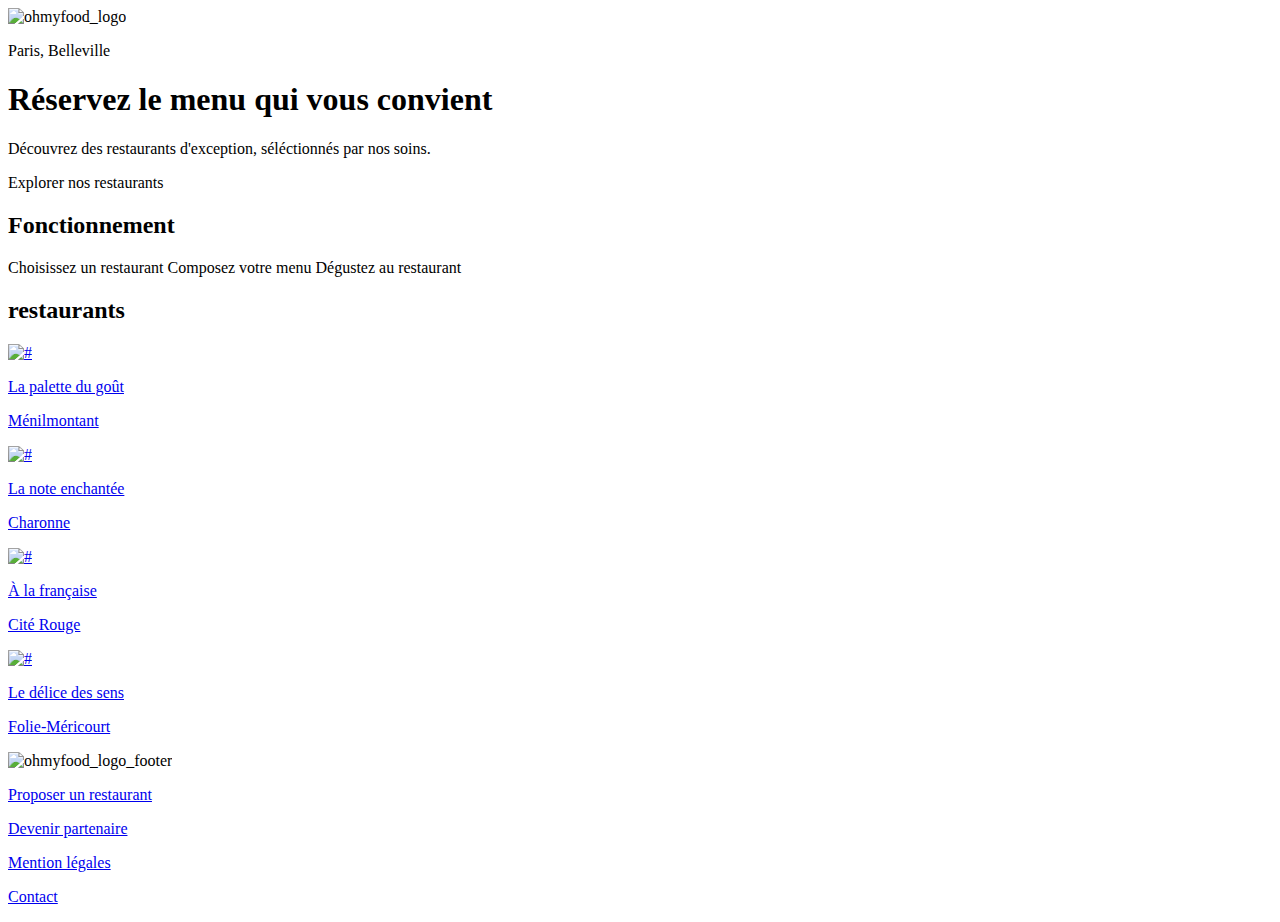
==== index.html @ 74d847ad "Add files via upload" ====
<!DOCTYPE html>
<html lang="fr">
    <head>
        <meta charset="UTF-8" />   
	    <meta name="viewport" content="width=device-width, initial-scale=1.0">
        <link rel="stylesheet" href="./assets/css/style.css" />
        <link rel="stylesheet" media="screen and (min-width: 993px)" href="./assets/css/bigscreen.css" type="text/css" />
        <link rel="stylesheet" media="screen and (min-width: 765px) and (max-width: 992px)" href="./assets/css/mediumscreen.css" type="text/css" />
        <title>ohmyfood - accueil</title>
    </head>
    <body>
        <header>
            <div class="headerimg">
                <img class="logoheader" src="assets/img/logo/ohmyfood.png" alt="ohmyfood_logo">
            </div>
            <p>Paris, Belleville</p>
	    </header>
        <main>
            <div>
                <h1>Réservez le menu qui vous convient</h1>
                <p>Découvrez des restaurants d'exception, séléctionnés par nos soins.</p>
                <span>Explorer nos restaurants</span>
            </div>
            <div>
                <h2>Fonctionnement</h2>
                <span>Choisissez un restaurant</span>
                <span>Composez votre menu</span>
                <span>Dégustez au restaurant</span>
            </div>
            <div class="blocrestaurants">
                <div>
                    <h2>restaurants</h2>
                </div>
                <a href="menu_la_palette_du_gout.html"><div class="clicrestaurants">
                    <img class="indeximg" src="assets/img/restaurants/jay-wennington-N_Y88TWmGwA-unsplash.jpg" alt="#">
                    <p>La palette du goût</p>
                    <p>Ménilmontant</p>
                </div></a>
                <a href="menu_la_note_enchantee.html"><div class="clicrestaurants">
                    <img class="indeximg" src="assets/img/restaurants/stil-u2Lp8tXIcjw-unsplash.jpg" alt="#">
                    <p>La note enchantée</p>
                    <p>Charonne</p>
                </div></a>
                <a href="menu_a_la_française.html"><div class="clicrestaurants">
                    <img class="indeximg" src="assets/img/restaurants/toa-heftiba-DQKerTsQwi0-unsplash.jpg" alt="#">
                    <p>À la française</p>
                    <p>Cité Rouge</p>
                </div></a>
                <a href="menu_le_delice_des_sens.html"><div class="clicrestaurants">
                    <img class="indeximg" src="assets/img/restaurants/louis-hansel-shotsoflouis-qNBGVyOCY8Q-unsplash.jpg" alt="#">
                    <p>Le délice des sens</p>
                    <p>Folie-Méricourt</p>
                </div></a>
            </div>
        </main>
	    <footer>
            <img class="logofooter" src="assets/img/logo/ohmyfood.png" alt="ohmyfood_logo_footer">
            <a href="#"><p>Proposer un restaurant</p></a>
            <a href="#"><p>Devenir partenaire</p></a>
            <a href="#"><p>Mention légales</p></a>
            <a href="#"><p>Contact</p></a>
	    </footer>
    </body>
</html>
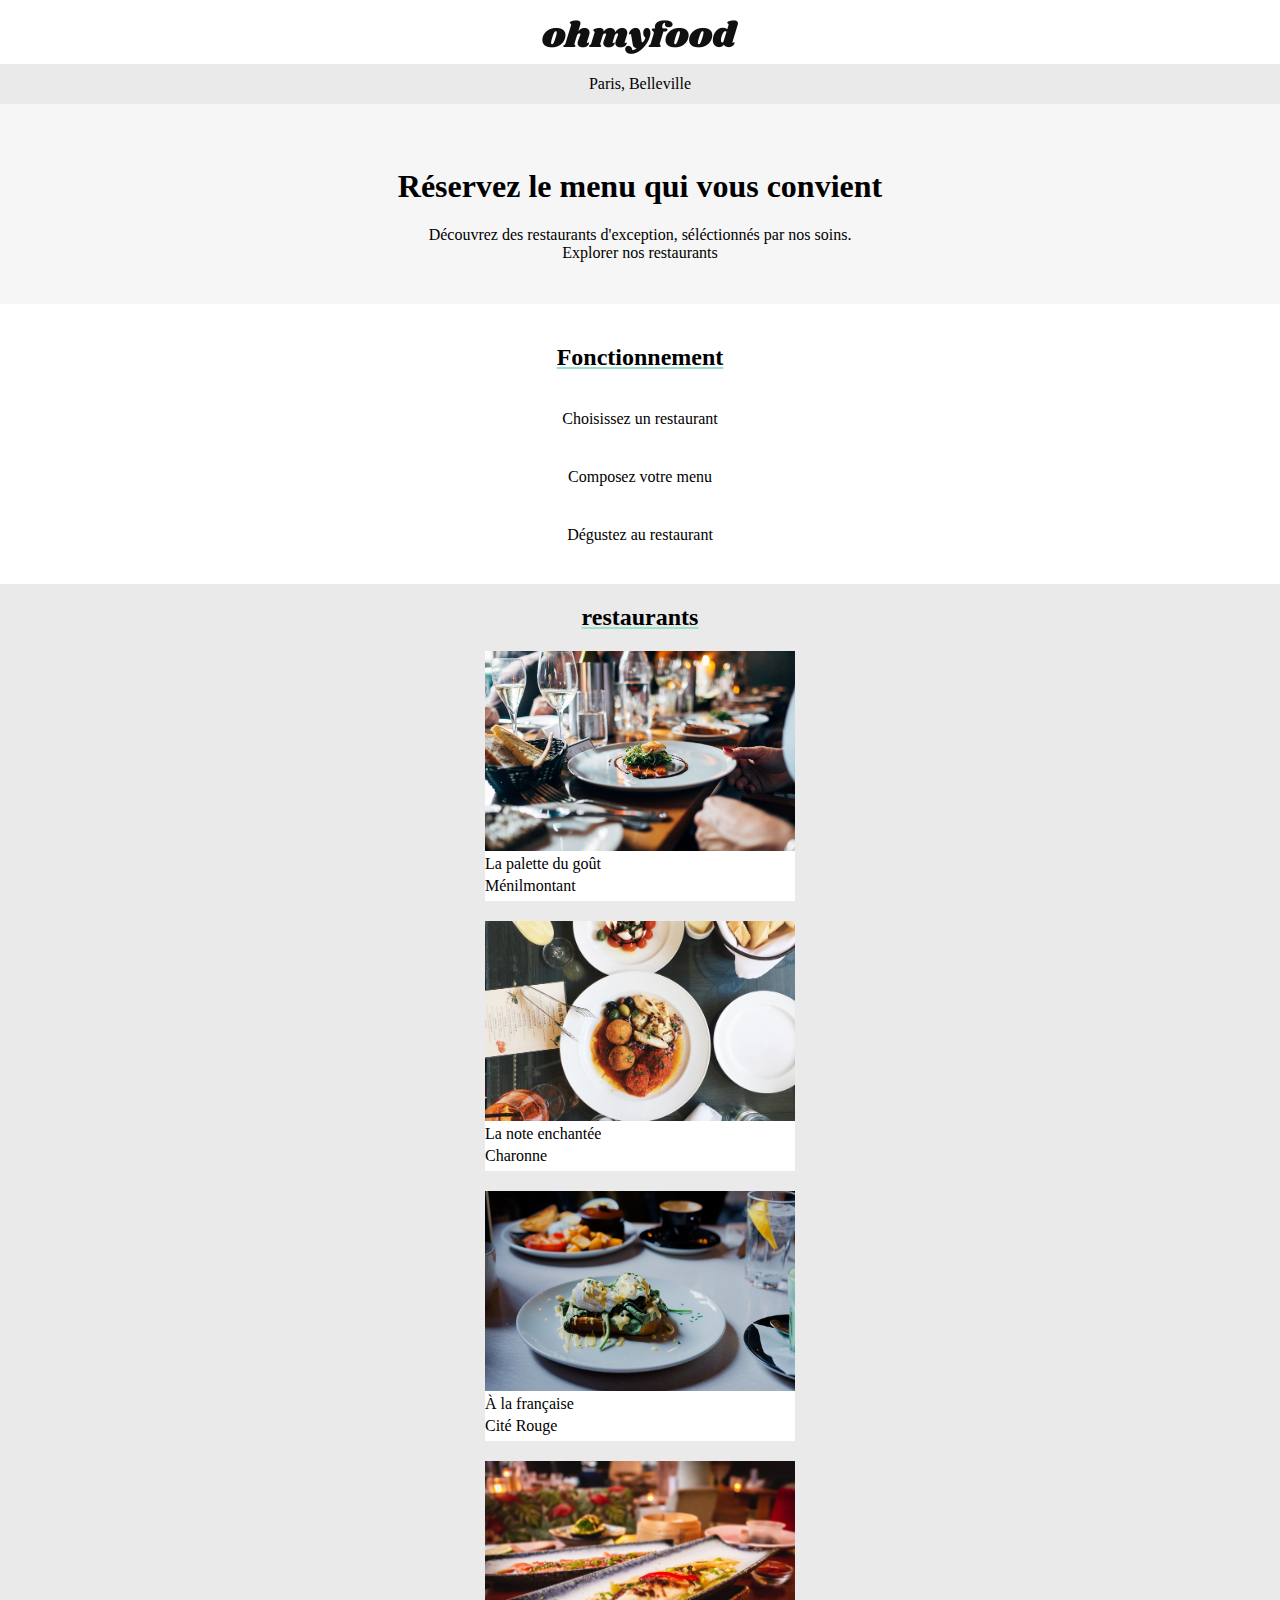
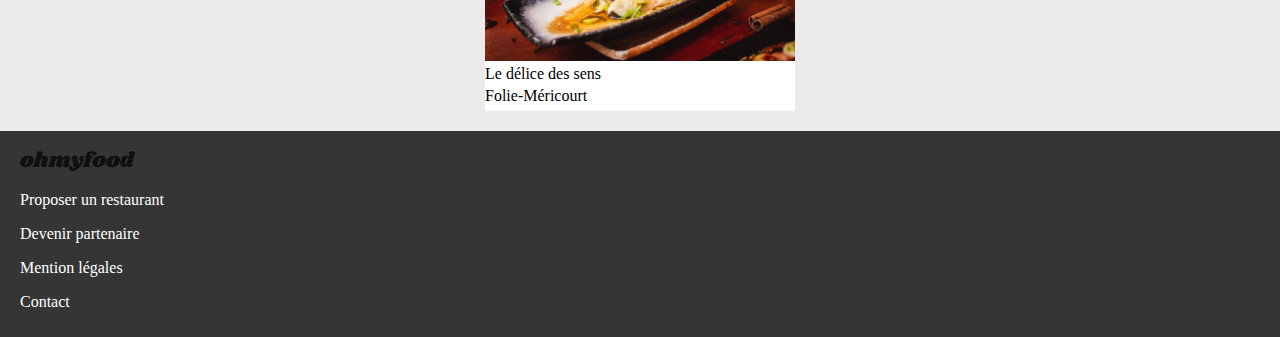
==== commit c4cfc4fd: "dev en cours" ====
--- a/index.html
+++ b/index.html
@@ -13,15 +13,17 @@
             <div class="headerimg">
                 <img class="logoheader" src="assets/img/logo/ohmyfood.png" alt="ohmyfood_logo">
             </div>
-            <p>Paris, Belleville</p>
+            <div class="header_lieu">
+            <span>Paris, Belleville</span>
+            </div>
 	    </header>
         <main>
-            <div>
+            <div class="container_info">
                 <h1>Réservez le menu qui vous convient</h1>
-                <p>Découvrez des restaurants d'exception, séléctionnés par nos soins.</p>
+                <span>Découvrez des restaurants d'exception, séléctionnés par nos soins.</span>
                 <span>Explorer nos restaurants</span>
             </div>
-            <div>
+            <div class="container_fonctionnement">
                 <h2>Fonctionnement</h2>
                 <span>Choisissez un restaurant</span>
                 <span>Composez votre menu</span>
@@ -33,23 +35,23 @@
                 </div>
                 <a href="menu_la_palette_du_gout.html"><div class="clicrestaurants">
                     <img class="indeximg" src="assets/img/restaurants/jay-wennington-N_Y88TWmGwA-unsplash.jpg" alt="#">
-                    <p>La palette du goût</p>
-                    <p>Ménilmontant</p>
+                    <span>La palette du goût</span>
+                    <span>Ménilmontant</span>
                 </div></a>
                 <a href="menu_la_note_enchantee.html"><div class="clicrestaurants">
                     <img class="indeximg" src="assets/img/restaurants/stil-u2Lp8tXIcjw-unsplash.jpg" alt="#">
-                    <p>La note enchantée</p>
-                    <p>Charonne</p>
+                    <span>La note enchantée</span>
+                    <span>Charonne</span>
                 </div></a>
                 <a href="menu_a_la_française.html"><div class="clicrestaurants">
                     <img class="indeximg" src="assets/img/restaurants/toa-heftiba-DQKerTsQwi0-unsplash.jpg" alt="#">
-                    <p>À la française</p>
-                    <p>Cité Rouge</p>
+                    <span>À la française</span>
+                    <span>Cité Rouge</span>
                 </div></a>
                 <a href="menu_le_delice_des_sens.html"><div class="clicrestaurants">
                     <img class="indeximg" src="assets/img/restaurants/louis-hansel-shotsoflouis-qNBGVyOCY8Q-unsplash.jpg" alt="#">
-                    <p>Le délice des sens</p>
-                    <p>Folie-Méricourt</p>
+                    <span>Le délice des sens</span>
+                    <span>Folie-Méricourt</span>
                 </div></a>
             </div>
         </main>
--- a/assets/css/style.css
+++ b/assets/css/style.css
@@ -0,0 +1,186 @@
+body {
+  margin: 0;
+}
+
+a {
+  text-decoration: none;
+  color: #000000;
+}
+
+.logoheader {
+  height: 34px;
+  width: auto;
+}
+
+header a {
+  position: absolute;
+  display: flex;
+  align-items: center;
+  height: 50px;
+}
+
+.container_logo {
+  justify-content: center;
+  align-items: center;
+  align-content: center;
+  display: flex;
+  height: 50px;
+  width: 100%;
+}
+
+.logo_img {
+  width: auto;
+  height: 20px;
+}
+
+.headerimg {
+  display: flex;
+  margin: 20px 0 10px 0;
+  justify-content: center;
+}
+
+.header_lieu {
+  display: flex;
+  justify-content: center;
+  background-color: #eaeaea;
+  height: 40px;
+  align-items: center;
+}
+
+.container_info {
+  display: flex;
+  flex-direction: column;
+  justify-content: center;
+  text-align: center;
+  height: 200px;
+  background-color: #f6f6f6;
+}
+
+.container_fonctionnement {
+  display: flex;
+  flex-direction: column;
+  justify-content: center;
+  text-align: center;
+  height: 280px;
+}
+
+.container_fonctionnement span {
+  margin: 20px 0 20px 0;
+}
+
+.background_main {
+  background-color: #f6f6f6;
+}
+
+.img_principal {
+  height: 200px;
+  width: 100%;
+  object-fit: cover;
+}
+
+h2 {
+  text-decoration: underline;
+  text-decoration-color: #99E2D0;
+}
+
+.blocrestaurants {
+  display: flex;
+  flex-direction: column;
+  align-items: center;
+  background-color: #eaeaea;
+  width: 100%;
+}
+.blocrestaurants a {
+  text-decoration: none;
+  color: #000000;
+}
+
+.clicrestaurants {
+  display: flex;
+  flex-direction: column;
+  height: 250px;
+  margin-bottom: 20px;
+  width: 100%;
+  background-color: #ffff;
+}
+.clicrestaurants span {
+  margin-top: 4px;
+}
+
+.indeximg {
+  display: flex;
+  height: 200px;
+  width: 310px;
+  object-fit: cover;
+  justify-content: center;
+}
+
+.container_repas {
+  width: 90%;
+  display: flex;
+  flex-direction: column;
+  justify-content: center;
+  margin: 0 5% 0 5%;
+}
+
+.btn_repas {
+  height: 70px;
+  width: 99%;
+  margin: 10px 0 10px 0;
+  display: flex;
+  flex-direction: column;
+  border-color: #000000;
+  border-style: solid;
+  border-width: 2px;
+  border-radius: 15px;
+  background-color: #ffff;
+}
+.btn_repas span {
+  margin: 4px 0 0 8px;
+}
+
+.container_btn {
+  justify-content: center;
+  align-content: center;
+  align-items: center;
+  display: flex;
+  background-color: #f6f6f6;
+}
+
+.btn_commander {
+  display: flex;
+  margin: 40px 0 40px 0;
+  justify-content: center;
+  align-content: center;
+  align-items: center;
+  border-color: #000000;
+  border-style: solid;
+  border-width: 2px;
+  height: 36px;
+  width: 140px;
+  background-color: #9356DC;
+  border-radius: 60px;
+}
+
+.btn_commander span {
+  color: #ffff;
+}
+
+footer {
+  background-color: #353535;
+  padding-bottom: 10px;
+  padding-left: 20px;
+}
+
+.logofooter {
+  height: 20px;
+  width: auto;
+  margin: 20px 0 0 0;
+}
+
+footer a {
+  text-decoration: none;
+  color: #ffff;
+}
+
+/*# sourceMappingURL=style.css.map */
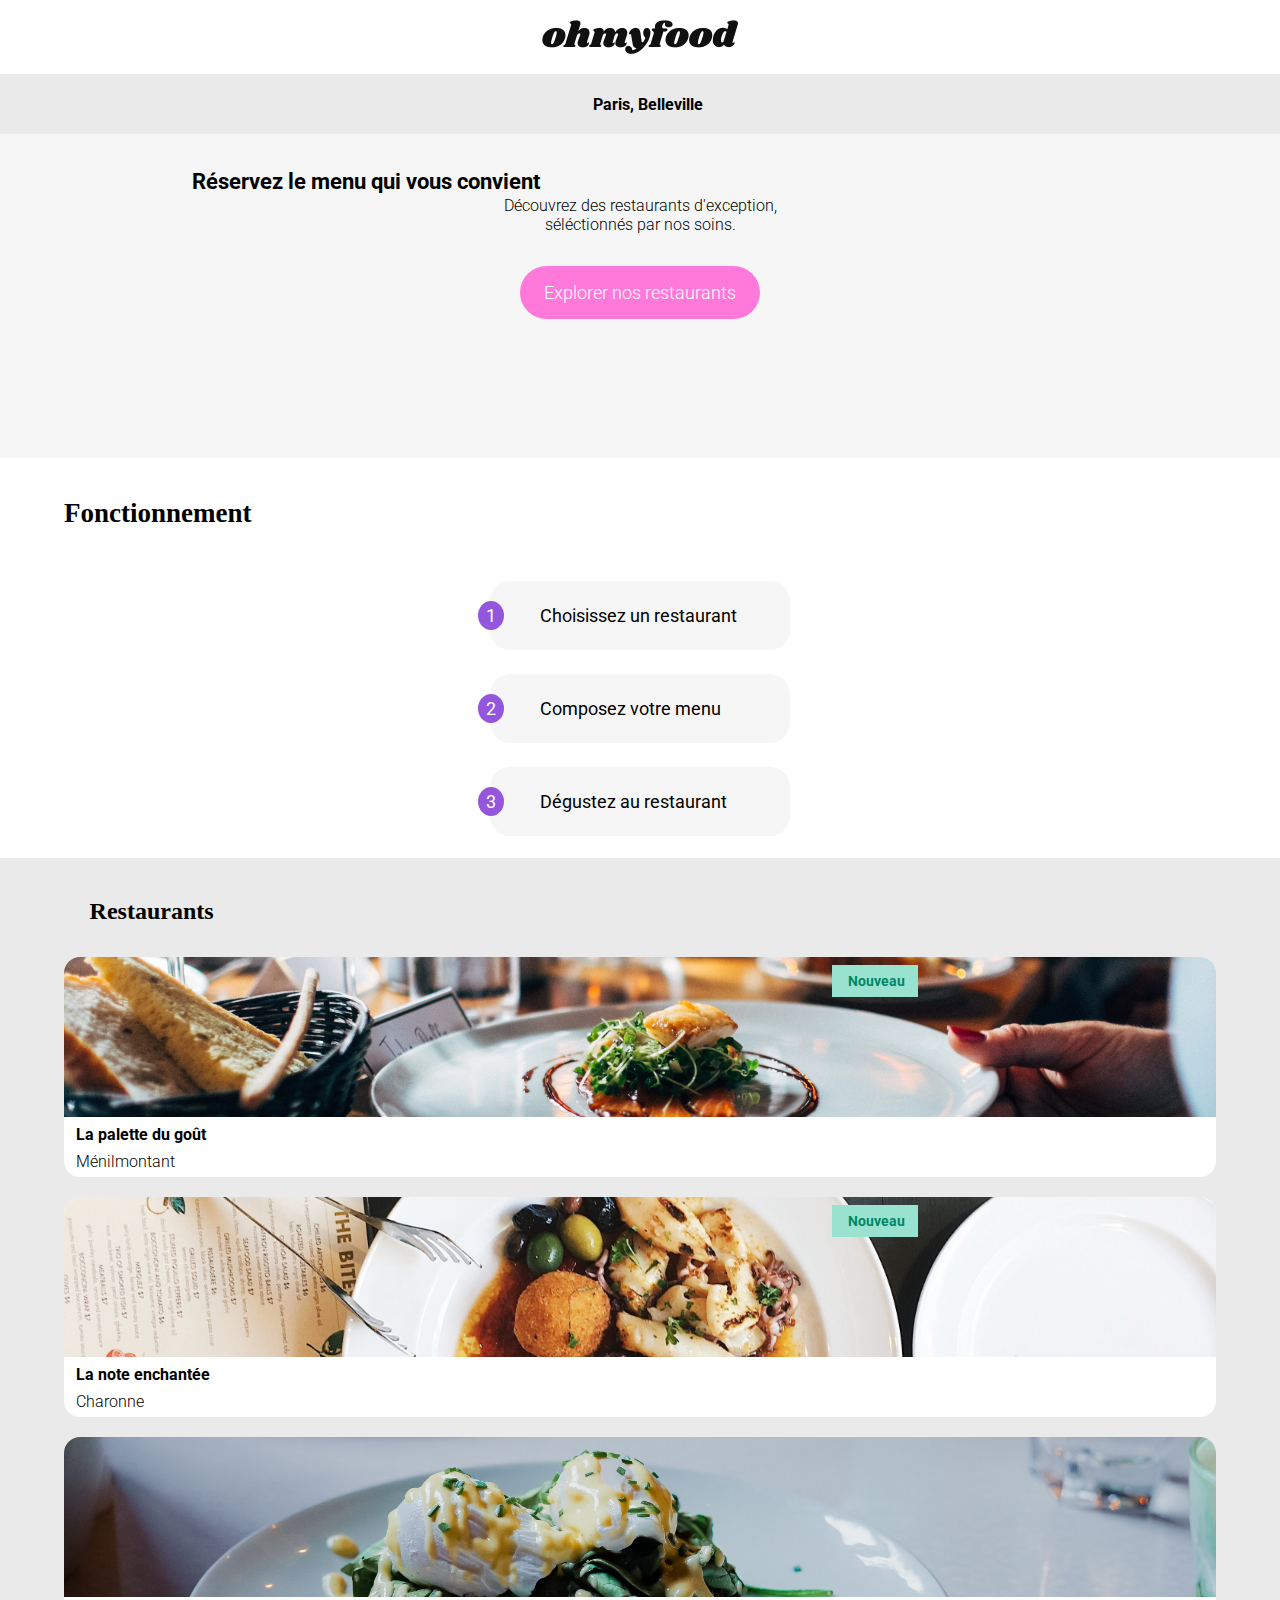
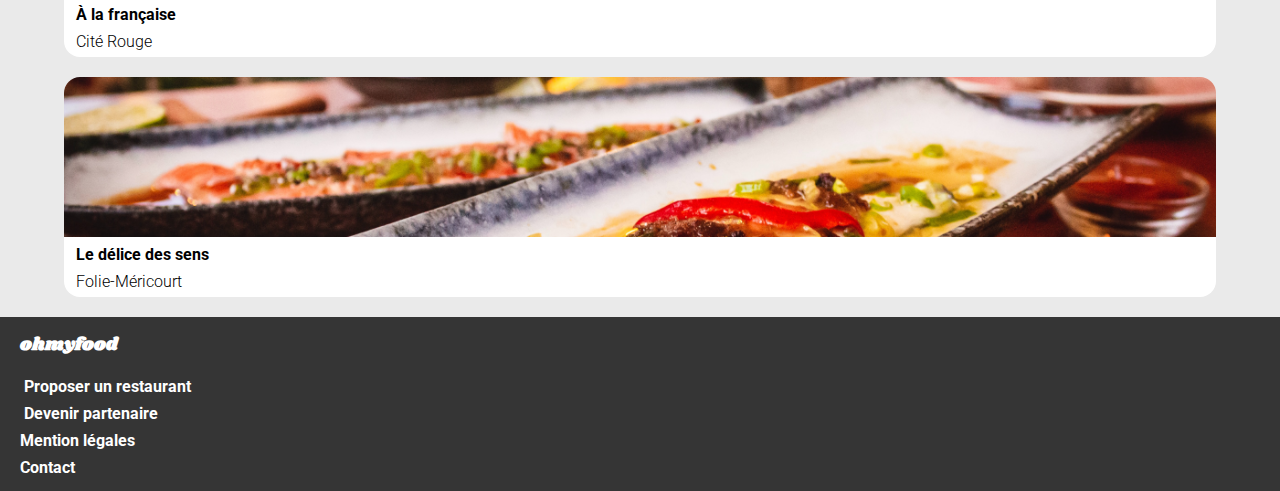
==== commit ce4d985a: "Amélioration" ====
--- a/index.html
+++ b/index.html
@@ -7,6 +7,9 @@
         <link rel="stylesheet" media="screen and (min-width: 993px)" href="./assets/css/bigscreen.css" type="text/css" />
         <link rel="stylesheet" media="screen and (min-width: 765px) and (max-width: 992px)" href="./assets/css/mediumscreen.css" type="text/css" />
         <title>ohmyfood - accueil</title>
+        <link href="https://kit-free.fontawesome.com/releases/latest/css/free-v4-shims.min.css" media="all" rel="stylesheet">
+        <link href="https://kit-free.fontawesome.com/releases/latest/css/free-v4-font-face.min.css" media="all" rel="stylesheet">
+        <link href="https://kit-free.fontawesome.com/releases/latest/css/free.min.css" media="all" rel="stylesheet">
     </head>
     <body>
         <header>
@@ -14,53 +17,75 @@
                 <img class="logoheader" src="assets/img/logo/ohmyfood.png" alt="ohmyfood_logo">
             </div>
             <div class="header_lieu">
-            <span>Paris, Belleville</span>
+                <i class="fas fa-map-marker-alt"></i><span class="bold">Paris, Belleville</span>
             </div>
 	    </header>
         <main>
             <div class="container_info">
-                <h1>Réservez le menu qui vous convient</h1>
-                <span>Découvrez des restaurants d'exception, séléctionnés par nos soins.</span>
-                <span>Explorer nos restaurants</span>
+                <div class="container_info_taille">
+                    <div class="h1_placement">
+                        <h1>Réservez le menu qui vous convient</h1>
+                    </div>
+                    <span class="container_info_text">Découvrez des restaurants d'exception,<br/> séléctionnés par nos soins.</span>
+                    <div class="container_info_btn">
+                        <span>Explorer nos restaurants</span>
+                    </div>
+                </div>
             </div>
             <div class="container_fonctionnement">
-                <h2>Fonctionnement</h2>
-                <span>Choisissez un restaurant</span>
-                <span>Composez votre menu</span>
-                <span>Dégustez au restaurant</span>
+                <div class="container_fonctionnement_taille">
+                    <div class="container_fonctionnement_titre">
+                        <h2>Fonctionnement</h2>
+                    </div>
+                    <div class="container_fonctionnement_btn"> 
+                        <a href="#"><div class="fonctionnement_size">
+                            <span><span id="number1">1</span><i class="fas fa-mobile-alt"></i> Choisissez un restaurant</span>
+                        </div></a>
+                        <a href="#"><div class="fonctionnement_size">
+                            <span><span id="number2">2</span><i class="fas fa-list-ul"></i> Composez votre menu </span>
+                        </div></a>
+                        <a href="#"><div class="fonctionnement_size">
+                            <span><span id="number3">3</span><i class="fas fa-store"></i> Dégustez au restaurant</span>
+                        </div></a>
+                    </div>    
+                </div>
             </div>
-            <div class="blocrestaurants">
-                <div>
-                    <h2>restaurants</h2>
+            <div class="container_restaurants">
+                <div class="container_restaurants_titre">
+                    <h2>Restaurants</h2>
                 </div>
-                <a href="menu_la_palette_du_gout.html"><div class="clicrestaurants">
-                    <img class="indeximg" src="assets/img/restaurants/jay-wennington-N_Y88TWmGwA-unsplash.jpg" alt="#">
-                    <span>La palette du goût</span>
-                    <span>Ménilmontant</span>
-                </div></a>
-                <a href="menu_la_note_enchantee.html"><div class="clicrestaurants">
-                    <img class="indeximg" src="assets/img/restaurants/stil-u2Lp8tXIcjw-unsplash.jpg" alt="#">
-                    <span>La note enchantée</span>
-                    <span>Charonne</span>
-                </div></a>
-                <a href="menu_a_la_française.html"><div class="clicrestaurants">
-                    <img class="indeximg" src="assets/img/restaurants/toa-heftiba-DQKerTsQwi0-unsplash.jpg" alt="#">
-                    <span>À la française</span>
-                    <span>Cité Rouge</span>
-                </div></a>
-                <a href="menu_le_delice_des_sens.html"><div class="clicrestaurants">
-                    <img class="indeximg" src="assets/img/restaurants/louis-hansel-shotsoflouis-qNBGVyOCY8Q-unsplash.jpg" alt="#">
-                    <span>Le délice des sens</span>
-                    <span>Folie-Méricourt</span>
-                </div></a>
+                <div class="Container_restaurants_liste">
+                    <a href="menu_la_palette_du_gout.html"><div class="clicrestaurants">
+                        <img class="indeximg" src="assets/img/restaurants/jay-wennington-N_Y88TWmGwA-unsplash.jpg" alt="#">
+                        <span class="btn_nouveau bold">Nouveau</span>
+                        <span class="margin_clic bold">La palette du goût<i class="far fa-heart coeur1"></i></span>
+                        <span class="margin_clic">Ménilmontant</span>
+                    </div></a>
+                    <a href="menu_la_note_enchantee.html"><div class="clicrestaurants">
+                        <img class="indeximg" src="assets/img/restaurants/stil-u2Lp8tXIcjw-unsplash.jpg" alt="#">
+                        <span class="btn_nouveau bold">Nouveau</span>
+                        <span class="margin_clic bold">La note enchantée<i class="far fa-heart coeur2"></i></span>
+                        <span class="margin_clic">Charonne</span>
+                    </div></a>
+                    <a href="menu_a_la_française.html"><div class="clicrestaurants">
+                        <img class="indeximg" src="assets/img/restaurants/toa-heftiba-DQKerTsQwi0-unsplash.jpg" alt="#">
+                        <span class="margin_clic bold">À la française<i class="far fa-heart coeur3"></i></span>
+                        <span class="margin_clic">Cité Rouge</span>
+                    </div></a>
+                    <a href="menu_le_delice_des_sens.html"><div class="clicrestaurants">
+                        <img class="indeximg" src="assets/img/restaurants/louis-hansel-shotsoflouis-qNBGVyOCY8Q-unsplash.jpg" alt="#">
+                        <span class="margin_clic bold">Le délice des sens<i class="far fa-heart coeur2"></i></span>
+                        <span class="margin_clic">Folie-Méricourt</span>
+                    </div></a>
+                </div>    
             </div>
         </main>
 	    <footer>
-            <img class="logofooter" src="assets/img/logo/ohmyfood.png" alt="ohmyfood_logo_footer">
-            <a href="#"><p>Proposer un restaurant</p></a>
-            <a href="#"><p>Devenir partenaire</p></a>
-            <a href="#"><p>Mention légales</p></a>
-            <a href="#"><p>Contact</p></a>
+            <h2>ohmyfood</h2>
+            <a href="#"><i class="fas fa-utensils"></i><span class="bold footer"> Proposer un restaurant</span></a>
+            <a href="#"><i class="fas fa-hands-helping"></i><span class="bold"> Devenir partenaire</span></a>
+            <a href="#"><span class="bold">Mention légales</span></a>
+            <a href="#"><span class="bold">Contact</span></a>
 	    </footer>
     </body>
 </html>--- a/assets/css/style.css
+++ b/assets/css/style.css
@@ -1,3 +1,18 @@
+@import url("https://fonts.googleapis.com/css2?family=Roboto:wght@300;400&family=Shrikhand&display=swap");
+h1 {
+  font-family: Shrikhand;
+  font-size: 24px;
+}
+
+span {
+  font-family: Roboto;
+  font-weight: 300;
+}
+
+header {
+  background-color: #ffff;
+}
+
 body {
   margin: 0;
 }
@@ -35,7 +50,7 @@
 
 .headerimg {
   display: flex;
-  margin: 20px 0 10px 0;
+  margin: 20px 0 20px 0;
   justify-content: center;
 }
 
@@ -43,29 +58,115 @@
   display: flex;
   justify-content: center;
   background-color: #eaeaea;
-  height: 40px;
-  align-items: center;
+  height: 60px;
+  align-items: center;
+}
+.header_lieu i {
+  padding-right: 16px;
 }
 
 .container_info {
   display: flex;
-  flex-direction: column;
-  justify-content: center;
+  justify-content: center;
+  height: 324px;
+  background-color: #f6f6f6;
+}
+.container_info_taille {
+  width: 100%;
+  display: flex;
+  flex-direction: column;
   text-align: center;
-  height: 200px;
-  background-color: #f6f6f6;
+}
+.container_info_taille h1 {
+  font-size: 22px;
+  display: flex;
+  width: 70%;
+  font-family: roboto;
+}
+.container_info .h1_placement {
+  display: flex;
+  width: 100%;
+  justify-content: center;
+  margin-top: 20px;
+}
+.container_info_text {
+  font-size: 16px;
+  margin-top: -12px;
+}
+.container_info_btn {
+  margin-top: 48px;
+  font-size: 18px;
+}
+.container_info_btn span {
+  background-color: #FF79DA;
+  padding: 16px 24px 16px 24px;
+  border-radius: 40px;
+  color: #ffff;
 }
 
 .container_fonctionnement {
   display: flex;
   flex-direction: column;
-  justify-content: center;
-  text-align: center;
-  height: 280px;
-}
-
+  height: 400px;
+}
 .container_fonctionnement span {
-  margin: 20px 0 20px 0;
+  margin: 0 20px 0 20px;
+  padding: 24px 0 24px;
+  background-color: #f6f6f6;
+  border-radius: 20px;
+  font-size: 18px;
+  width: 300px;
+  font-weight: 400;
+}
+.container_fonctionnement_titre {
+  margin-left: 5%;
+  margin-top: 40px;
+  margin-bottom: 40px;
+  font-size: 18px;
+}
+.container_fonctionnement_btn {
+  display: flex;
+  flex-direction: column;
+  height: 240px;
+  justify-content: space-evenly;
+  align-items: center;
+}
+.container_fonctionnement_btn a {
+  width: 100%;
+}
+
+.fonctionnement_size {
+  display: flex;
+  justify-content: center;
+  margin: 12px 0 12px 0;
+}
+
+.fonctionnement_size .fas {
+  margin-right: 12px;
+}
+
+#number1 {
+  border-radius: 100%;
+  color: #ffff;
+  background-color: #9356DC;
+  padding: 4px 8px 4px 8px;
+  margin-left: -12px;
+}
+
+#number2 {
+  border-radius: 100%;
+  color: #ffff;
+  background-color: #9356DC;
+  padding: 4px 8px 4px 8px;
+  margin-left: -12px;
+}
+
+#number3 {
+  border-radius: 100%;
+  color: #ffff;
+  background-color: #9356DC;
+  padding: 4px 8px 4px 8px;
+  margin-left: -12px;
 }
 
 .background_main {
@@ -78,41 +179,88 @@
   object-fit: cover;
 }
 
-h2 {
+.container_repas_titre {
   text-decoration: underline;
   text-decoration-color: #99E2D0;
-}
-
-.blocrestaurants {
+  font-family: roboto;
+  font-size: 18px;
+}
+
+.container_restaurants {
   display: flex;
   flex-direction: column;
   align-items: center;
   background-color: #eaeaea;
   width: 100%;
 }
-.blocrestaurants a {
+.container_restaurants a {
   text-decoration: none;
   color: #000000;
 }
+.container_restaurants_titre {
+  display: flex;
+  margin: 20px 0 12px 14%;
+  width: 100%;
+}
+
+.Container_restaurants_liste {
+  display: flex;
+  flex-direction: column;
+  width: 90%;
+}
+
+.coeur1 {
+  padding-left: 41%;
+}
+
+.coeur2 {
+  padding-left: 40%;
+}
+
+.coeur3 {
+  padding-left: 49%;
+}
+
+.btn_nouveau {
+  position: absolute;
+  background-color: #99E2D0;
+  font-size: 14px;
+  width: 70px;
+  text-align: center;
+  padding: 8px 0 8px 16px;
+  display: flex;
+  margin-left: 60%;
+  color: #008766;
+}
+
+.margin_clic {
+  margin-left: 12px;
+}
 
 .clicrestaurants {
   display: flex;
   flex-direction: column;
-  height: 250px;
+  height: 220px;
   margin-bottom: 20px;
   width: 100%;
   background-color: #ffff;
+  border-radius: 16px;
 }
 .clicrestaurants span {
-  margin-top: 4px;
+  margin-top: 8px;
+}
+.clicrestaurants i {
+  padding-top: 8px;
+  position: absolute;
 }
 
 .indeximg {
   display: flex;
-  height: 200px;
-  width: 310px;
+  height: 160px;
+  width: 100%;
   object-fit: cover;
   justify-content: center;
+  border-radius: 16px 16px 0 0;
 }
 
 .container_repas {
@@ -129,20 +277,20 @@
   margin: 10px 0 10px 0;
   display: flex;
   flex-direction: column;
-  border-color: #000000;
-  border-style: solid;
-  border-width: 2px;
   border-radius: 15px;
   background-color: #ffff;
 }
 .btn_repas span {
   margin: 4px 0 0 8px;
+  font-size: 14px;
+}
+
+.background_color {
+  background-color: #f6f6f6;
 }
 
 .container_btn {
   justify-content: center;
-  align-content: center;
-  align-items: center;
   display: flex;
   background-color: #f6f6f6;
 }
@@ -151,25 +299,53 @@
   display: flex;
   margin: 40px 0 40px 0;
   justify-content: center;
-  align-content: center;
-  align-items: center;
-  border-color: #000000;
-  border-style: solid;
-  border-width: 2px;
+  align-items: center;
   height: 36px;
   width: 140px;
   background-color: #9356DC;
   border-radius: 60px;
 }
-
 .btn_commander span {
   color: #ffff;
+}
+
+.container_titre {
+  margin: 5%;
+}
+
+.retour {
+  margin-left: 5%;
+}
+
+.bold {
+  font-weight: bold;
 }
 
 footer {
   background-color: #353535;
   padding-bottom: 10px;
   padding-left: 20px;
+  display: flex;
+  flex-direction: column;
+}
+footer a {
+  text-decoration: none;
+  color: #ffff;
+  margin: 4px 0 4px 0;
+}
+footer h2 {
+  color: #ffff;
+  font-family: Shrikhand;
+  font-size: 18px;
+}
+
+.fa-utensils {
+  margin-right: 4px;
+}
+
+.fa-hands-helping {
+  font-size: 10px;
+  margin-right: 4px;
 }
 
 .logofooter {
@@ -178,9 +354,4 @@
   margin: 20px 0 0 0;
 }
 
-footer a {
-  text-decoration: none;
-  color: #ffff;
-}
-
 /*# sourceMappingURL=style.css.map */
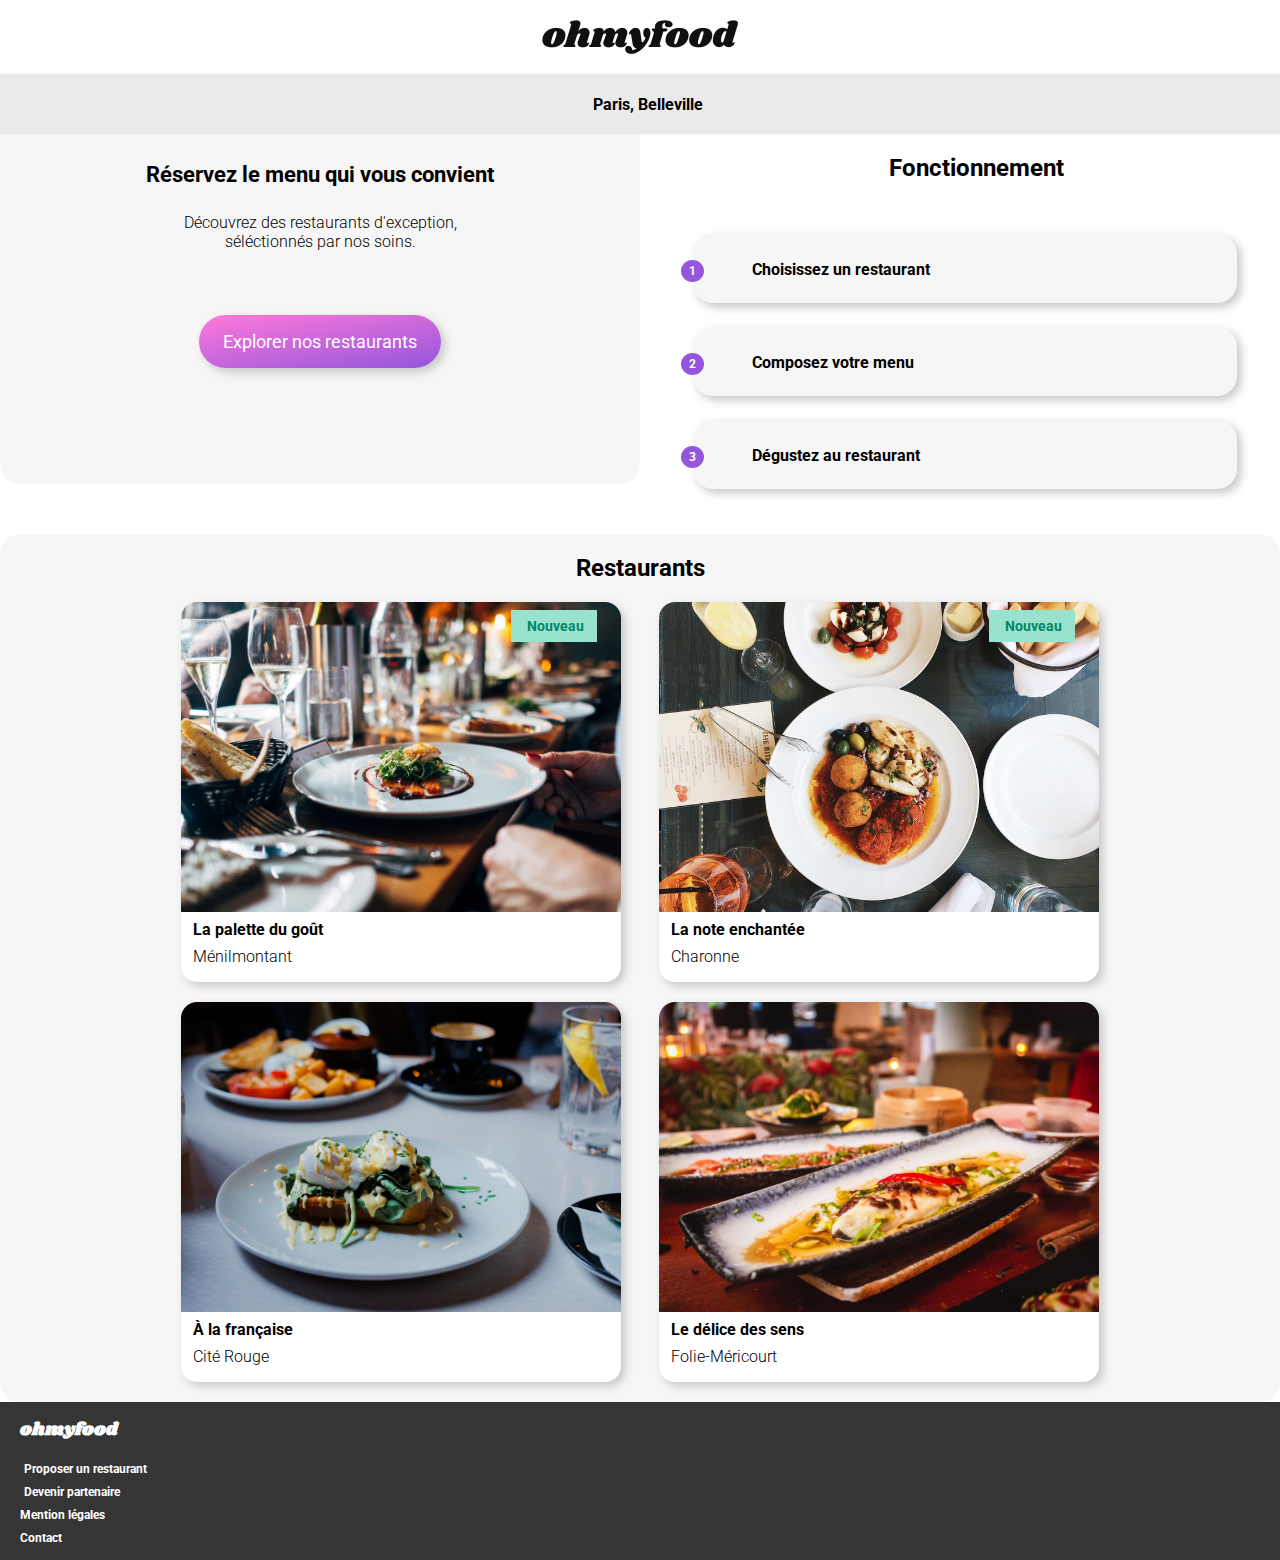
==== commit 3462fc6a: "nouveau changement" ====
--- a/index.html
+++ b/index.html
@@ -21,33 +21,35 @@
             </div>
 	    </header>
         <main>
-            <div class="container_info">
-                <div class="container_info_taille">
-                    <div class="h1_placement">
-                        <h1>Réservez le menu qui vous convient</h1>
-                    </div>
-                    <span class="container_info_text">Découvrez des restaurants d'exception,<br/> séléctionnés par nos soins.</span>
-                    <div class="container_info_btn">
-                        <span>Explorer nos restaurants</span>
+            <div id="container_biginfo">
+                <div class="container_info">
+                    <div class="container_info_taille">
+                        <div class="h1_placement">
+                            <h1>Réservez le menu qui vous convient</h1>
+                        </div>
+                        <span class="container_info_text">Découvrez des restaurants d'exception,<br/> séléctionnés par nos soins.</span>
+                        <div class="container_info_btn">
+                            <a href="#"><span>Explorer nos restaurants</span></a>
+                        </div>
                     </div>
                 </div>
-            </div>
-            <div class="container_fonctionnement">
-                <div class="container_fonctionnement_taille">
-                    <div class="container_fonctionnement_titre">
-                        <h2>Fonctionnement</h2>
+                <div class="container_fonctionnement">
+                    <div class="container_fonctionnement_taille">
+                        <div class="container_fonctionnement_titre">
+                            <h2>Fonctionnement</h2>
+                        </div>
+                        <div class="container_fonctionnement_btn"> 
+                            <a href="#"><div class="fonctionnement_size">
+                                <span><span id="number1">1</span><i class="fas fa-mobile-alt"></i> Choisissez un restaurant</span>
+                            </div></a>
+                            <a href="#"><div class="fonctionnement_size">
+                                <span><span id="number2">2</span><i class="fas fa-list-ul"></i> Composez votre menu </span>
+                            </div></a>
+                            <a href="#"><div class="fonctionnement_size">
+                                <span><span id="number3">3</span><i class="fas fa-store"></i> Dégustez au restaurant</span>
+                            </div></a>
+                        </div>    
                     </div>
-                    <div class="container_fonctionnement_btn"> 
-                        <a href="#"><div class="fonctionnement_size">
-                            <span><span id="number1">1</span><i class="fas fa-mobile-alt"></i> Choisissez un restaurant</span>
-                        </div></a>
-                        <a href="#"><div class="fonctionnement_size">
-                            <span><span id="number2">2</span><i class="fas fa-list-ul"></i> Composez votre menu </span>
-                        </div></a>
-                        <a href="#"><div class="fonctionnement_size">
-                            <span><span id="number3">3</span><i class="fas fa-store"></i> Dégustez au restaurant</span>
-                        </div></a>
-                    </div>    
                 </div>
             </div>
             <div class="container_restaurants">
@@ -58,24 +60,24 @@
                     <a href="menu_la_palette_du_gout.html"><div class="clicrestaurants">
                         <img class="indeximg" src="assets/img/restaurants/jay-wennington-N_Y88TWmGwA-unsplash.jpg" alt="#">
                         <span class="btn_nouveau bold">Nouveau</span>
-                        <span class="margin_clic bold">La palette du goût<i class="far fa-heart coeur1"></i></span>
-                        <span class="margin_clic">Ménilmontant</span>
+                        <span class="margin_clic bold">La palette du goût<i class="far fa-heart coeur1 animationcoeur"></i></span>
+                        <span id="margin_soustext">Ménilmontant</span>
                     </div></a>
                     <a href="menu_la_note_enchantee.html"><div class="clicrestaurants">
                         <img class="indeximg" src="assets/img/restaurants/stil-u2Lp8tXIcjw-unsplash.jpg" alt="#">
                         <span class="btn_nouveau bold">Nouveau</span>
-                        <span class="margin_clic bold">La note enchantée<i class="far fa-heart coeur2"></i></span>
-                        <span class="margin_clic">Charonne</span>
+                        <span class="margin_clic bold">La note enchantée<i class="far fa-heart coeur2 animationcoeur"></i></span>
+                        <span id="margin_soustext">Charonne</span>
                     </div></a>
                     <a href="menu_a_la_française.html"><div class="clicrestaurants">
                         <img class="indeximg" src="assets/img/restaurants/toa-heftiba-DQKerTsQwi0-unsplash.jpg" alt="#">
-                        <span class="margin_clic bold">À la française<i class="far fa-heart coeur3"></i></span>
-                        <span class="margin_clic">Cité Rouge</span>
+                        <span class="margin_clic bold">À la française<i class="far fa-heart coeur3 animationcoeur"></i></span>
+                        <span id="margin_soustext">Cité Rouge</span>
                     </div></a>
                     <a href="menu_le_delice_des_sens.html"><div class="clicrestaurants">
                         <img class="indeximg" src="assets/img/restaurants/louis-hansel-shotsoflouis-qNBGVyOCY8Q-unsplash.jpg" alt="#">
-                        <span class="margin_clic bold">Le délice des sens<i class="far fa-heart coeur2"></i></span>
-                        <span class="margin_clic">Folie-Méricourt</span>
+                        <span class="margin_clic bold">Le délice des sens<i class="far fa-heart coeur2 animationcoeur"></i></span>
+                        <span id="margin_soustext">Folie-Méricourt</span>
                     </div></a>
                 </div>    
             </div>
@@ -85,7 +87,7 @@
             <a href="#"><i class="fas fa-utensils"></i><span class="bold footer"> Proposer un restaurant</span></a>
             <a href="#"><i class="fas fa-hands-helping"></i><span class="bold"> Devenir partenaire</span></a>
             <a href="#"><span class="bold">Mention légales</span></a>
-            <a href="#"><span class="bold">Contact</span></a>
+            <a href="mailto:ohmyfood.pro@gmail.com"><span class="bold">Contact</span></a>
 	    </footer>
     </body>
 </html>--- a/assets/css/style.css
+++ b/assets/css/style.css
@@ -1,4 +1,20 @@
 @import url("https://fonts.googleapis.com/css2?family=Roboto:wght@300;400&family=Shrikhand&display=swap");
+.coeur_title {
+  float: right;
+}
+
+.main_img {
+  height: 170px;
+}
+
+.background_border {
+  border-style: solid;
+  border-radius: 30px;
+  background-color: #f6f6f6;
+  position: relative;
+  border-color: #f6f6f6;
+}
+
 h1 {
   font-family: Shrikhand;
   font-size: 24px;
@@ -68,7 +84,7 @@
 .container_info {
   display: flex;
   justify-content: center;
-  height: 324px;
+  height: 270px;
   background-color: #f6f6f6;
 }
 .container_info_taille {
@@ -98,10 +114,12 @@
   font-size: 18px;
 }
 .container_info_btn span {
-  background-color: #FF79DA;
+  background: linear-gradient(350deg, #9356DC, #FF79DA);
   padding: 16px 24px 16px 24px;
   border-radius: 40px;
   color: #ffff;
+  font-weight: 400;
+  box-shadow: inset 0 0 0, 4px 4px 10px #c6c6c6;
 }
 
 .container_fonctionnement {
@@ -110,19 +128,21 @@
   height: 400px;
 }
 .container_fonctionnement span {
-  margin: 0 20px 0 20px;
+  margin: 0 20px 0 30px;
   padding: 24px 0 24px;
   background-color: #f6f6f6;
   border-radius: 20px;
-  font-size: 18px;
-  width: 300px;
-  font-weight: 400;
+  font-size: 16px;
+  width: 85%;
+  font-weight: bold;
+  box-shadow: inset 0 0 0, 4px 4px 10px #c6c6c6;
 }
 .container_fonctionnement_titre {
   margin-left: 5%;
   margin-top: 40px;
   margin-bottom: 40px;
-  font-size: 18px;
+  font-size: 16px;
+  font-family: roboto;
 }
 .container_fonctionnement_btn {
   display: flex;
@@ -140,9 +160,10 @@
   justify-content: center;
   margin: 12px 0 12px 0;
 }
-
 .fonctionnement_size .fas {
-  margin-right: 12px;
+  margin-right: 24px;
+  color: #808080;
+  font-size: 18px;
 }
 
 #number1 {
@@ -151,6 +172,8 @@
   background-color: #9356DC;
   padding: 4px 8px 4px 8px;
   margin-left: -12px;
+  font-size: 12px;
+  box-shadow: none;
 }
 
 #number2 {
@@ -159,6 +182,8 @@
   background-color: #9356DC;
   padding: 4px 8px 4px 8px;
   margin-left: -12px;
+  font-size: 12px;
+  box-shadow: none;
 }
 
 #number3 {
@@ -167,6 +192,8 @@
   background-color: #9356DC;
   padding: 4px 8px 4px 8px;
   margin-left: -12px;
+  font-size: 12px;
+  box-shadow: none;
 }
 
 .background_main {
@@ -179,18 +206,22 @@
   object-fit: cover;
 }
 
-.container_repas_titre {
+#entete {
   text-decoration: underline;
   text-decoration-color: #99E2D0;
   font-family: roboto;
   font-size: 18px;
+  display: flex;
+  margin-left: 3%;
+  margin-top: 24px;
+  margin-bottom: 12px;
 }
 
 .container_restaurants {
   display: flex;
   flex-direction: column;
   align-items: center;
-  background-color: #eaeaea;
+  background-color: #f6f6f6;
   width: 100%;
 }
 .container_restaurants a {
@@ -201,6 +232,7 @@
   display: flex;
   margin: 20px 0 12px 14%;
   width: 100%;
+  font-family: roboto;
 }
 
 .Container_restaurants_liste {
@@ -240,11 +272,12 @@
 .clicrestaurants {
   display: flex;
   flex-direction: column;
-  height: 220px;
+  height: 240px;
   margin-bottom: 20px;
   width: 100%;
   background-color: #ffff;
   border-radius: 16px;
+  box-shadow: inset 0 0 0, 4px 4px 10px #c6c6c6;
 }
 .clicrestaurants span {
   margin-top: 8px;
@@ -252,11 +285,12 @@
 .clicrestaurants i {
   padding-top: 8px;
   position: absolute;
+  font-size: 20px;
 }
 
 .indeximg {
   display: flex;
-  height: 160px;
+  height: 170px;
   width: 100%;
   object-fit: cover;
   justify-content: center;
@@ -264,27 +298,41 @@
 }
 
 .container_repas {
-  width: 90%;
-  display: flex;
-  flex-direction: column;
-  justify-content: center;
-  margin: 0 5% 0 5%;
+  width: 97%;
+  display: flex;
+  flex-direction: column;
+  justify-content: center;
+  margin: 0 0 0 2%;
 }
 
 .btn_repas {
-  height: 70px;
+  height: fit-content;
   width: 99%;
   margin: 10px 0 10px 0;
   display: flex;
   flex-direction: column;
   border-radius: 15px;
   background-color: #ffff;
+  padding: 10px 0 10px 0;
+  box-shadow: inset 0 0 0, 4px 4px 10px #c6c6c6;
 }
 .btn_repas span {
   margin: 4px 0 0 8px;
   font-size: 14px;
 }
 
+#margin_soustext {
+  margin-left: 12px;
+}
+
+.description {
+  display: flex;
+  justify-content: space-between;
+}
+.description .bold {
+  margin-right: 5%;
+}
+
 .background_color {
   background-color: #f6f6f6;
 }
@@ -292,6 +340,7 @@
 .container_btn {
   justify-content: center;
   display: flex;
+  height: 150px;
   background-color: #f6f6f6;
 }
 
@@ -300,13 +349,15 @@
   margin: 40px 0 40px 0;
   justify-content: center;
   align-items: center;
-  height: 36px;
-  width: 140px;
-  background-color: #9356DC;
+  height: 40px;
+  width: 160px;
+  background: linear-gradient(350deg, #9356DC, #FF79DA);
+  box-shadow: inset 0 0 0, 4px 4px 10px #c6c6c6;
   border-radius: 60px;
 }
 .btn_commander span {
   color: #ffff;
+  font-size: 12px;
 }
 
 .container_titre {
@@ -332,6 +383,7 @@
   text-decoration: none;
   color: #ffff;
   margin: 4px 0 4px 0;
+  font-size: 12px;
 }
 footer h2 {
   color: #ffff;
@@ -354,4 +406,69 @@
   margin: 20px 0 0 0;
 }
 
+.container_restaurants a {
+  transform: scale(1);
+  transition-duration: 200ms;
+}
+.container_restaurants a:hover {
+  transform: scale(1.05);
+}
+
+.container_info_btn {
+  transform: scale(1);
+  transition-duration: 200ms;
+}
+.container_info_btn:hover {
+  transform: scale(1.05);
+}
+
+.btn_repas {
+  transform: scale(1);
+  transition-duration: 200ms;
+}
+.btn_repas:hover {
+  transform: scale(1.05);
+}
+
+.btn_commander {
+  transform: scale(1);
+  transition-duration: 200ms;
+}
+.btn_commander:hover {
+  transform: scale(1.05);
+}
+
+.animationcoeur {
+  transition-delay: 0;
+}
+.animationcoeur:hover {
+  background: linear-gradient(90deg, #9356DC, #FF79DA);
+  background-clip: border-box;
+  -webkit-background-clip: text;
+  -webkit-text-fill-color: transparent;
+  font-weight: 800;
+}
+
+.container_fonctionnement a {
+  transform: scale(1);
+  transition-duration: 200ms;
+}
+.container_fonctionnement a:hover {
+  transform: scale(1.05);
+  color: #9356DC;
+}
+.container_fonctionnement span {
+  transform: background-color 200ms;
+  transition-duration: 200ms;
+}
+.container_fonctionnement span:hover {
+  background-color: rgba(147, 86, 220, 0.1);
+}
+.container_fonctionnement i {
+  transition-duration: 200ms;
+}
+.container_fonctionnement i:hover {
+  color: #9356DC;
+}
+
 /*# sourceMappingURL=style.css.map */
--- a/assets/css/bigscreen.css
+++ b/assets/css/bigscreen.css
@@ -0,0 +1,184 @@
+@import url("https://fonts.googleapis.com/css2?family=Roboto:wght@300;400&family=Shrikhand&display=swap");
+.container_info {
+  width: 50%;
+  display: flex;
+  height: 350px;
+  border-radius: 0 0 20px 20px;
+}
+.container_info .h1_placement {
+  margin-top: 2%;
+  text-align: center;
+}
+.container_info_btn {
+  margin-top: 80px;
+}
+.container_info_text {
+  margin-top: 12px;
+}
+.container_info_taille h1 {
+  justify-content: center;
+  width: 90%;
+}
+
+.container_fonctionnement {
+  width: 50%;
+  display: flex;
+}
+.container_fonctionnement_titre {
+  margin-top: 2%;
+  text-align: center;
+}
+
+#container_biginfo {
+  display: flex;
+  flex-wrap: wrap;
+}
+
+.container_restaurants {
+  border-radius: 20px;
+  flex-wrap: wrap;
+}
+.container_restaurants .clicrestaurants {
+  height: 380px;
+  width: 440px;
+}
+.container_restaurants .clicrestaurants .indeximg {
+  height: 310px;
+}
+.container_restaurants_titre {
+  margin: 0;
+  justify-content: center;
+}
+.container_restaurants i {
+  position: relative;
+}
+
+.Container_restaurants_liste {
+  display: flex;
+  width: 60%;
+  flex-wrap: wrap;
+  justify-content: space-evenly;
+  flex-direction: row;
+  min-width: 993px;
+  max-width: 1920;
+}
+.Container_restaurants_liste .btn_nouveau {
+  margin-left: 330px;
+}
+
+.coeur1 {
+  float: right;
+  margin-left: auto;
+  margin-right: 5%;
+  font-size: 24px;
+  padding-left: 0px;
+  width: 24px;
+}
+
+.coeur2 {
+  float: right;
+  margin-left: auto;
+  margin-right: 5%;
+  font-size: 24px;
+  padding-left: 0px;
+  width: 24px;
+}
+
+.coeur3 {
+  float: right;
+  margin-left: auto;
+  margin-right: 5%;
+  font-size: 24px;
+  padding-left: 0px;
+  width: 24px;
+}
+
+#entete {
+  justify-content: center;
+}
+
+.container_repas {
+  flex-direction: row;
+  justify-content: center;
+  margin: 0;
+  height: auto;
+  min-height: 115px;
+  max-height: 200px;
+  width: 100%;
+  flex-wrap: wrap;
+}
+.container_repas .btn_repas {
+  margin-top: 30px;
+  width: 315px;
+  margin-right: 12px;
+  margin-left: 12px;
+  min-width: 250px;
+  max-width: 350px;
+}
+
+.animationcoeur {
+  transition-delay: 0;
+}
+.animationcoeur:hover {
+  background: linear-gradient(90deg, #9356DC, #FF79DA);
+  background-clip: border-box;
+  -webkit-background-clip: text;
+  -webkit-text-fill-color: transparent;
+  font-weight: 800;
+}
+
+.container_fonctionnement a {
+  transform: scale(1);
+  transition-duration: 200ms;
+}
+.container_fonctionnement a:hover {
+  transform: scale(1.05);
+  color: #9356DC;
+}
+.container_fonctionnement span {
+  transform: background-color 200ms;
+  transition-duration: 200ms;
+}
+.container_fonctionnement span:hover {
+  background-color: rgba(147, 86, 220, 0.1);
+}
+.container_fonctionnement i {
+  transition-duration: 200ms;
+}
+.container_fonctionnement i:hover {
+  color: #9356DC;
+}
+
+.container_restaurants a {
+  transform: scale(1);
+  transition-duration: 200ms;
+}
+.container_restaurants a:hover {
+  transform: scale(1.05);
+}
+
+.container_info_btn {
+  transform: scale(1);
+  transition-duration: 200ms;
+}
+.container_info_btn:hover {
+  transform: scale(1.05);
+}
+
+.btn_repas {
+  transform: scale(1);
+  transition-duration: 200ms;
+}
+.btn_repas:hover {
+  transform: scale(1.05);
+}
+
+.btn_commander {
+  transform: scale(1);
+  transition-duration: 200ms;
+}
+.btn_commander:hover {
+  transform: scale(1.05);
+}
+
+/*# sourceMappingURL=bigscreen.css.map */
--- a/assets/css/mediumscreen.css
+++ b/assets/css/mediumscreen.css
@@ -0,0 +1,37 @@
+@import url("https://fonts.googleapis.com/css2?family=Roboto:wght@300;400&family=Shrikhand&display=swap");
+.container_info {
+  width: 50%;
+  display: flex;
+  height: 350px;
+  border-radius: 0 0 20px 20px;
+}
+.container_info .h1_placement {
+  margin-top: 2%;
+  text-align: center;
+}
+.container_info_btn {
+  margin-top: 80px;
+}
+.container_info_text {
+  margin-top: 12px;
+}
+.container_info_taille h1 {
+  justify-content: center;
+  width: 90%;
+}
+
+.container_fonctionnement {
+  width: 50%;
+  display: flex;
+}
+.container_fonctionnement_titre {
+  margin-top: 2%;
+  text-align: center;
+}
+
+#container_biginfo {
+  display: flex;
+  flex-wrap: wrap;
+}
+
+/*# sourceMappingURL=mediumscreen.css.map */
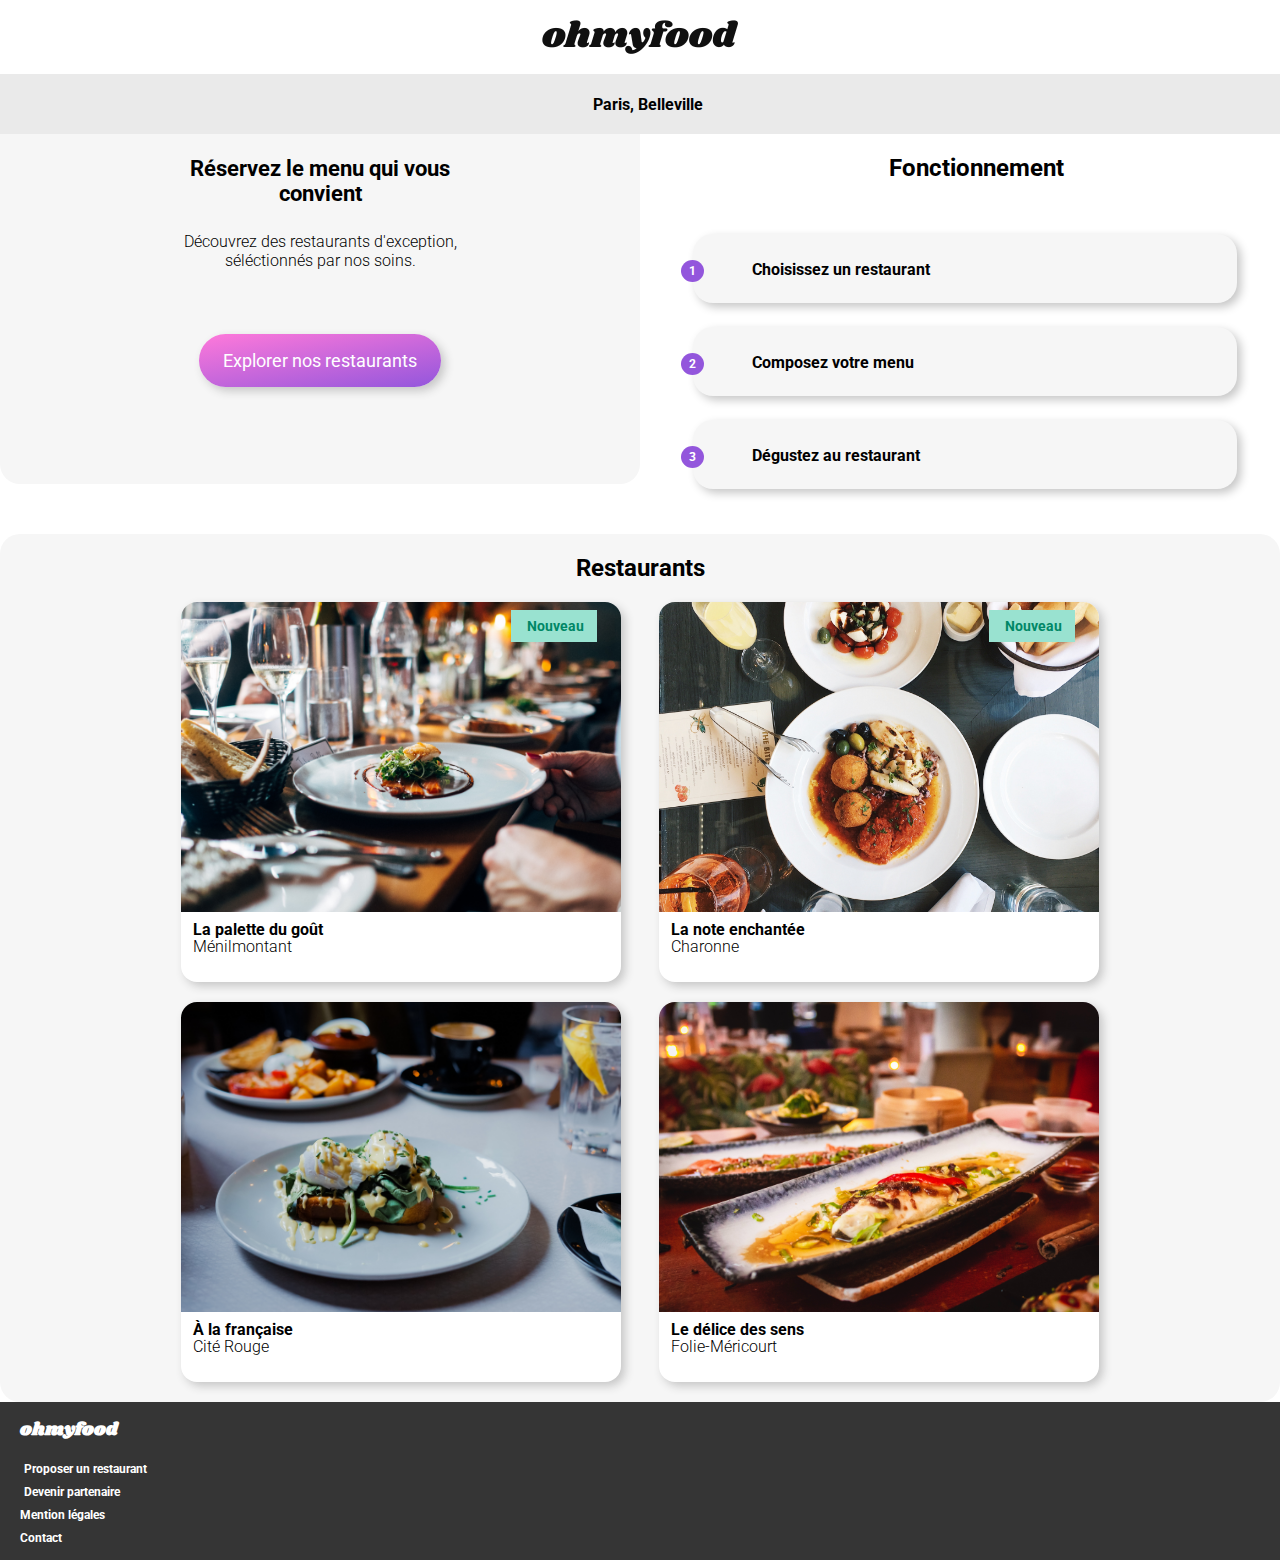
==== commit de87ae11: "casi final" ====
--- a/index.html
+++ b/index.html
@@ -4,7 +4,7 @@
         <meta charset="UTF-8" />   
 	    <meta name="viewport" content="width=device-width, initial-scale=1.0">
         <link rel="stylesheet" href="./assets/css/style.css" />
-        <link rel="stylesheet" media="screen and (min-width: 993px)" href="./assets/css/bigscreen.css" type="text/css" />
+        <link rel="stylesheet" media="screen and (min-width: 992px)" href="./assets/css/bigscreen.css" type="text/css" />
         <link rel="stylesheet" media="screen and (min-width: 765px) and (max-width: 992px)" href="./assets/css/mediumscreen.css" type="text/css" />
         <title>ohmyfood - accueil</title>
         <link href="https://kit-free.fontawesome.com/releases/latest/css/free-v4-shims.min.css" media="all" rel="stylesheet">
@@ -60,23 +60,23 @@
                     <a href="menu_la_palette_du_gout.html"><div class="clicrestaurants">
                         <img class="indeximg" src="assets/img/restaurants/jay-wennington-N_Y88TWmGwA-unsplash.jpg" alt="#">
                         <span class="btn_nouveau bold">Nouveau</span>
-                        <span class="margin_clic bold">La palette du goût<i class="far fa-heart coeur1 animationcoeur"></i></span>
+                        <span class="margin_clic bold">La palette du goût<i class="far fa-heart coeur animationcoeur"></i></span>
                         <span id="margin_soustext">Ménilmontant</span>
                     </div></a>
                     <a href="menu_la_note_enchantee.html"><div class="clicrestaurants">
                         <img class="indeximg" src="assets/img/restaurants/stil-u2Lp8tXIcjw-unsplash.jpg" alt="#">
                         <span class="btn_nouveau bold">Nouveau</span>
-                        <span class="margin_clic bold">La note enchantée<i class="far fa-heart coeur2 animationcoeur"></i></span>
+                        <span class="margin_clic bold">La note enchantée<i class="far fa-heart coeur animationcoeur"></i></span>
                         <span id="margin_soustext">Charonne</span>
                     </div></a>
                     <a href="menu_a_la_française.html"><div class="clicrestaurants">
                         <img class="indeximg" src="assets/img/restaurants/toa-heftiba-DQKerTsQwi0-unsplash.jpg" alt="#">
-                        <span class="margin_clic bold">À la française<i class="far fa-heart coeur3 animationcoeur"></i></span>
+                        <span class="margin_clic bold">À la française<i class="far fa-heart coeur animationcoeur"></i></span>
                         <span id="margin_soustext">Cité Rouge</span>
                     </div></a>
                     <a href="menu_le_delice_des_sens.html"><div class="clicrestaurants">
                         <img class="indeximg" src="assets/img/restaurants/louis-hansel-shotsoflouis-qNBGVyOCY8Q-unsplash.jpg" alt="#">
-                        <span class="margin_clic bold">Le délice des sens<i class="far fa-heart coeur2 animationcoeur"></i></span>
+                        <span class="margin_clic bold">Le délice des sens<i class="far fa-heart coeur animationcoeur"></i></span>
                         <span id="margin_soustext">Folie-Méricourt</span>
                     </div></a>
                 </div>    
--- a/assets/css/style.css
+++ b/assets/css/style.css
@@ -88,7 +88,6 @@
   background-color: #f6f6f6;
 }
 .container_info_taille {
-  width: 100%;
   display: flex;
   flex-direction: column;
   text-align: center;
@@ -241,16 +240,12 @@
   width: 90%;
 }
 
-.coeur1 {
-  padding-left: 41%;
-}
-
-.coeur2 {
-  padding-left: 40%;
-}
-
-.coeur3 {
-  padding-left: 49%;
+.coeur {
+  display: flex;
+  float: right;
+  margin-left: auto;
+  position: relative;
+  margin-right: 5%;
 }
 
 .btn_nouveau {
@@ -261,7 +256,7 @@
   text-align: center;
   padding: 8px 0 8px 16px;
   display: flex;
-  margin-left: 60%;
+  margin-left: 65%;
   color: #008766;
 }
 
@@ -284,7 +279,7 @@
 }
 .clicrestaurants i {
   padding-top: 8px;
-  position: absolute;
+  position: relative;
   font-size: 20px;
 }
 
@@ -323,11 +318,11 @@
 
 #margin_soustext {
   margin-left: 12px;
+  margin-top: -2px;
 }
 
 .description {
   display: flex;
-  justify-content: space-between;
 }
 .description .bold {
   margin-right: 5%;
@@ -471,4 +466,30 @@
   color: #9356DC;
 }
 
+#price {
+  float: right;
+  margin-left: auto;
+}
+
+.btn_repas_valide {
+  display: flex;
+  align-items: center;
+  justify-content: center;
+  background-color: #99E2D0;
+  color: #ffff;
+  width: 1px;
+  margin-top: -31px;
+  margin-bottom: -11px;
+  border-radius: 0 11px 11px 0;
+  transform: scale(1);
+  transition: all 200ms;
+  overflow: hidden;
+}
+.btn_repas_valide:hover {
+  transform: scale(1);
+  transition: all 200ms;
+  width: 50px;
+  position: relative;
+}
+
 /*# sourceMappingURL=style.css.map */
--- a/assets/css/mediumscreen.css
+++ b/assets/css/mediumscreen.css
@@ -34,4 +34,151 @@
   flex-wrap: wrap;
 }
 
+.container_restaurants {
+  border-radius: 20px;
+  flex-wrap: wrap;
+}
+.container_restaurants .clicrestaurants {
+  height: 380px;
+  width: 330px;
+}
+.container_restaurants .clicrestaurants .indeximg {
+  height: 310px;
+}
+.container_restaurants_titre {
+  margin: 0;
+  justify-content: center;
+}
+.container_restaurants i {
+  position: relative;
+}
+
+.Container_restaurants_liste {
+  display: flex;
+  width: 60%;
+  flex-wrap: wrap;
+  justify-content: space-evenly;
+  flex-direction: row;
+  min-width: 765px;
+  max-width: 992px;
+}
+.Container_restaurants_liste .btn_nouveau {
+  margin-left: 220px;
+}
+
+.coeur1 {
+  float: right;
+  margin-left: auto;
+  margin-right: 5%;
+  font-size: 24px;
+  padding-left: 0px;
+  width: 24px;
+}
+
+.coeur2 {
+  float: right;
+  margin-left: auto;
+  margin-right: 5%;
+  font-size: 24px;
+  padding-left: 0px;
+  width: 24px;
+}
+
+.coeur3 {
+  float: right;
+  margin-left: auto;
+  margin-right: 5%;
+  font-size: 24px;
+  padding-left: 0px;
+  width: 24px;
+}
+
+#entete {
+  justify-content: center;
+}
+
+.container_repas {
+  flex-direction: row;
+  justify-content: center;
+  margin: 0;
+  height: auto;
+  min-height: 115px;
+  max-height: 200px;
+  width: 100%;
+  flex-wrap: wrap;
+}
+.container_repas .btn_repas {
+  margin-top: 30px;
+  width: 315px;
+  margin-right: 12px;
+  margin-left: 12px;
+  min-width: 250px;
+  max-width: 350px;
+}
+
+.animationcoeur {
+  transition-delay: 0;
+}
+.animationcoeur:hover {
+  background: linear-gradient(90deg, #9356DC, #FF79DA);
+  background-clip: border-box;
+  -webkit-background-clip: text;
+  -webkit-text-fill-color: transparent;
+  font-weight: 800;
+}
+
+.container_fonctionnement a {
+  transform: scale(1);
+  transition-duration: 200ms;
+}
+.container_fonctionnement a:hover {
+  transform: scale(1.05);
+  color: #9356DC;
+}
+.container_fonctionnement span {
+  transform: background-color 200ms;
+  transition-duration: 200ms;
+}
+.container_fonctionnement span:hover {
+  background-color: rgba(147, 86, 220, 0.1);
+}
+.container_fonctionnement i {
+  transition-duration: 200ms;
+}
+.container_fonctionnement i:hover {
+  color: #9356DC;
+}
+
+.container_restaurants a {
+  transform: scale(1);
+  transition-duration: 200ms;
+}
+.container_restaurants a:hover {
+  transform: scale(1.05);
+}
+
+.container_info_btn {
+  transform: scale(1);
+  transition-duration: 200ms;
+}
+.container_info_btn:hover {
+  transform: scale(1.05);
+}
+
+.btn_repas {
+  transform: scale(1);
+  transition-duration: 200ms;
+}
+.btn_repas:hover {
+  transform: scale(1.05);
+}
+
+.btn_commander {
+  transform: scale(1);
+  transition-duration: 200ms;
+}
+.btn_commander:hover {
+  transform: scale(1.05);
+}
+
 /*# sourceMappingURL=mediumscreen.css.map */
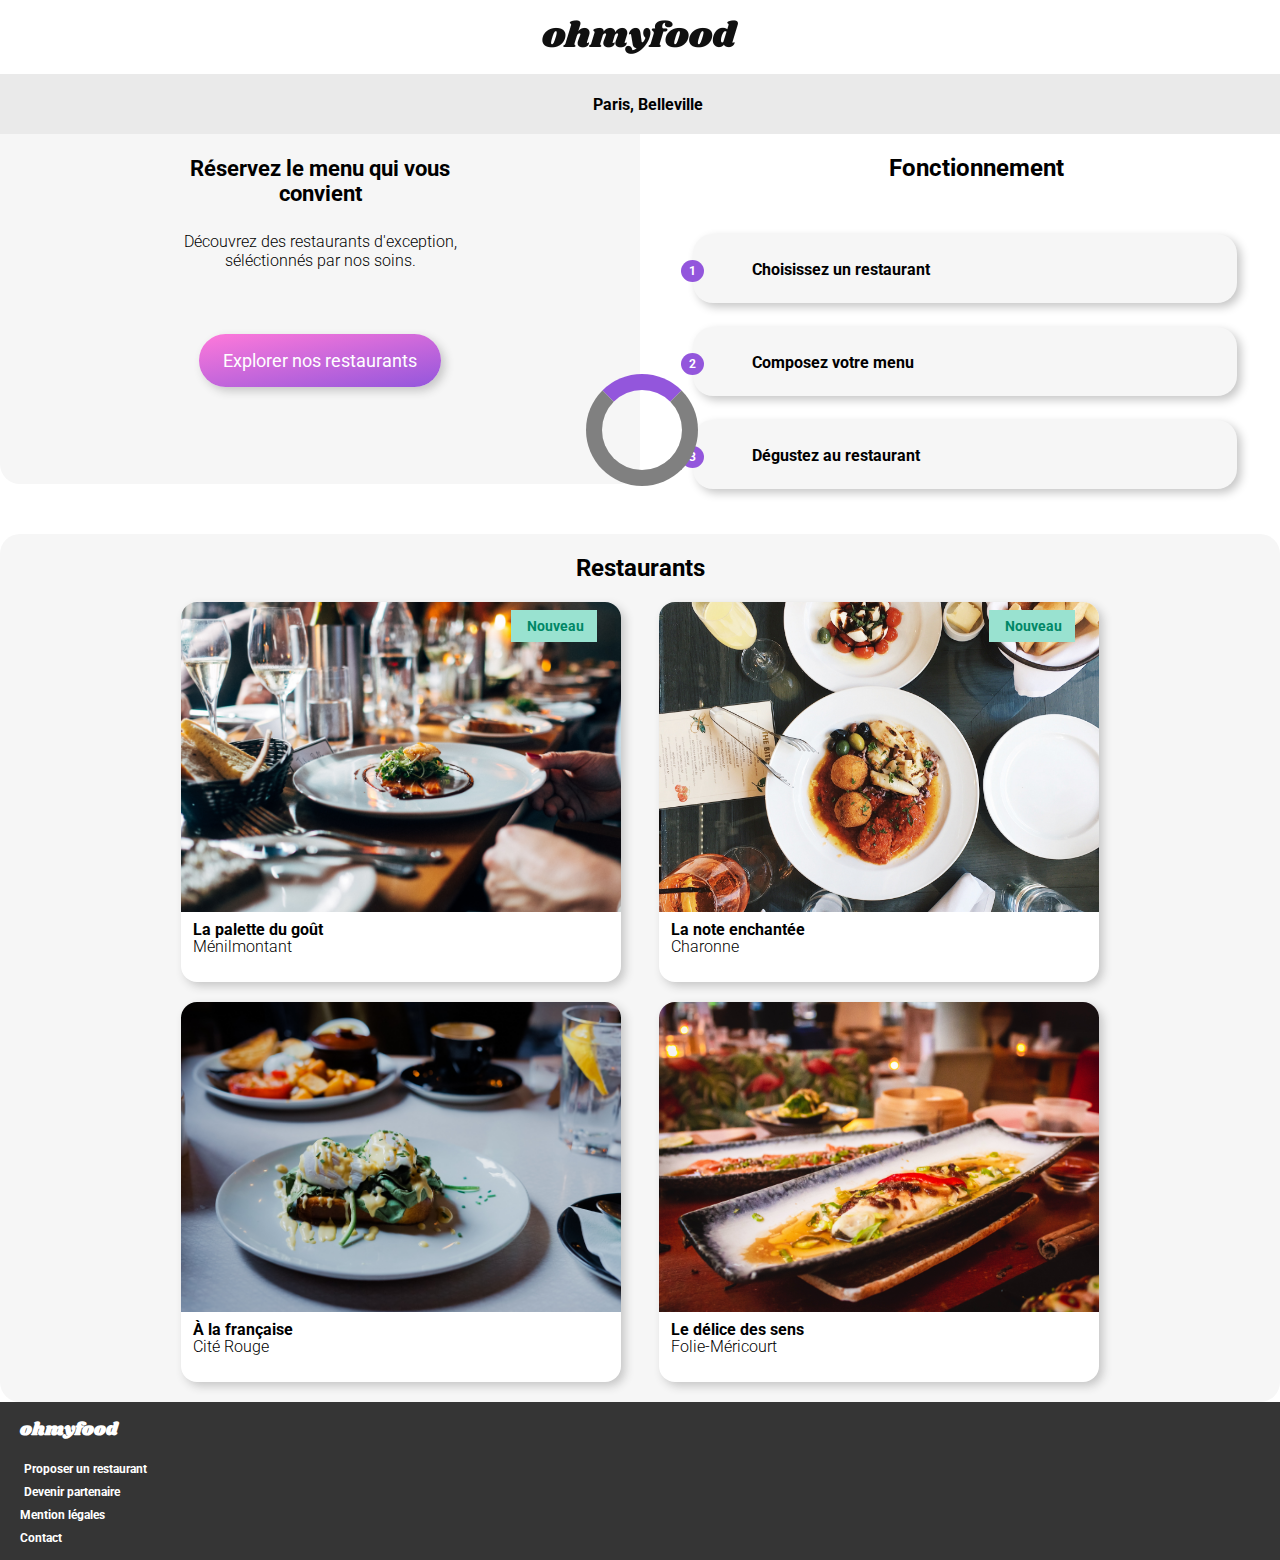
==== commit 69090fcb: "pour le chargement de debut" ====
--- a/index.html
+++ b/index.html
@@ -12,6 +12,12 @@
         <link href="https://kit-free.fontawesome.com/releases/latest/css/free.min.css" media="all" rel="stylesheet">
     </head>
     <body>
+
+
+        <div class="loader"></div>
+
+
+
         <header>
             <div class="headerimg">
                 <img class="logoheader" src="assets/img/logo/ohmyfood.png" alt="ohmyfood_logo">
--- a/assets/css/style.css
+++ b/assets/css/style.css
@@ -492,4 +492,52 @@
   position: relative;
 }
 
+.loader {
+  border: 16px solid #808080;
+  /* Light grey */
+  border-top: 16px solid #9356DC;
+  border-radius: 50%;
+  width: 80px;
+  height: 80px;
+  animation: spin 3s linear;
+  position: fixed;
+  left: 50%;
+  top: 50%;
+  z-index: 1;
+  margin: -76px 0 0 -54px;
+  animation-duration: 3000ms;
+  animation-fill-mode: forwards;
+}
+
+@-webkit-keyframes spin {
+  0% {
+    -webkit-transform: rotate(0deg);
+  }
+  100% {
+    -webkit-transform: rotate(1080deg);
+  }
+}
+@keyframes spin {
+  0% {
+    transform: rotate(0deg);
+    opacity: 0;
+  }
+  10% {
+    transform: rotate(108deg);
+    opacity: 1;
+  }
+  50% {
+    transform: rotate(540deg);
+    opacity: 0.75;
+  }
+  80% {
+    transform: rotate(720deg);
+    opacity: 0.5;
+  }
+  100% {
+    transform: rotate(1080deg);
+    opacity: 0;
+  }
+}
+
 /*# sourceMappingURL=style.css.map */
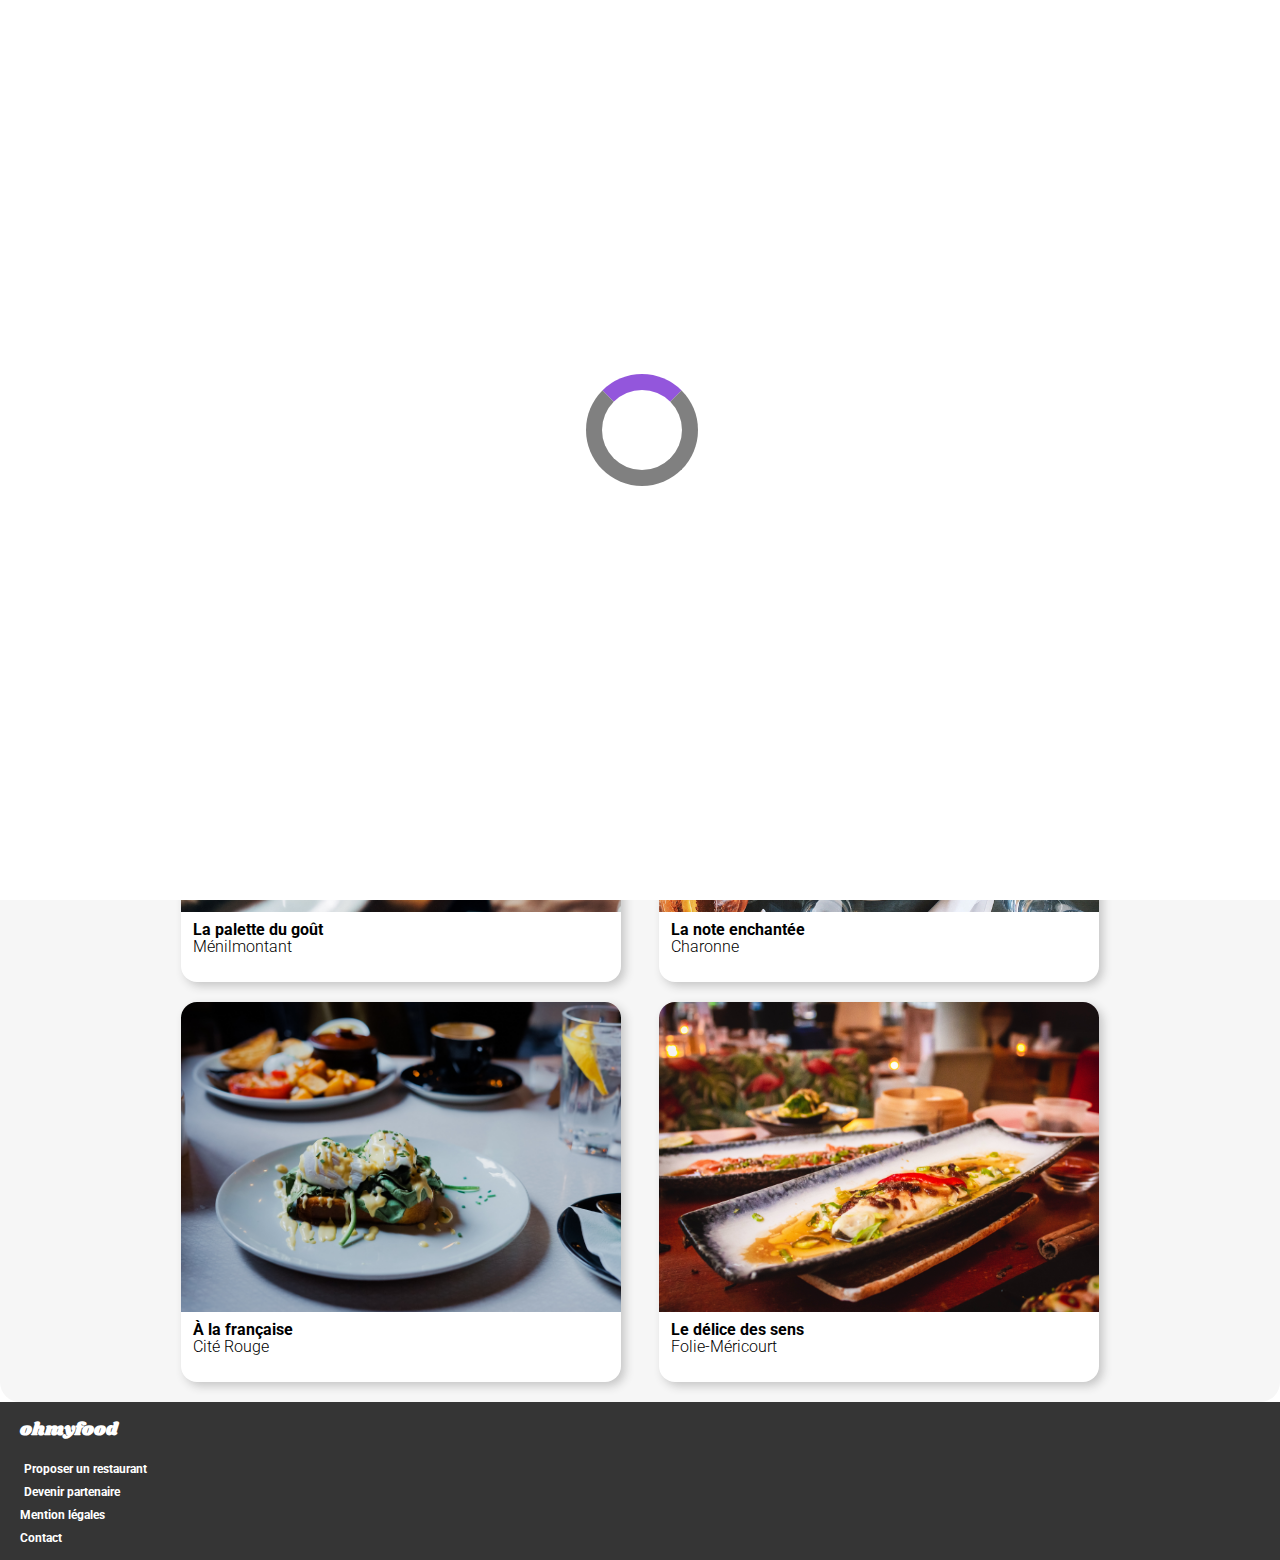
==== commit 5812d14c: "nouveau changement , casi fini" ====
--- a/index.html
+++ b/index.html
@@ -14,7 +14,9 @@
     <body>
 
 
-        <div class="loader"></div>
+        <div class="loader">
+            <div class="loader_container"></div>
+        </div>
 
 
 
--- a/assets/css/style.css
+++ b/assets/css/style.css
@@ -1,4 +1,12 @@
 @import url("https://fonts.googleapis.com/css2?family=Roboto:wght@300;400&family=Shrikhand&display=swap");
+h4 {
+  font-family: roboto;
+}
+
+p {
+  font-family: rooto;
+}
+
 .coeur_title {
   float: right;
 }
@@ -205,7 +213,7 @@
   object-fit: cover;
 }
 
-#entete {
+.entete {
   text-decoration: underline;
   text-decoration-color: #99E2D0;
   font-family: roboto;
@@ -294,22 +302,20 @@
 
 .container_repas {
   width: 97%;
-  display: flex;
-  flex-direction: column;
-  justify-content: center;
   margin: 0 0 0 2%;
 }
 
 .btn_repas {
   height: fit-content;
-  width: 99%;
+  width: 94%;
   margin: 10px 0 10px 0;
   display: flex;
-  flex-direction: column;
   border-radius: 15px;
   background-color: #ffff;
-  padding: 10px 0 10px 0;
+  padding: 10px;
   box-shadow: inset 0 0 0, 4px 4px 10px #c6c6c6;
+  cursor: pointer;
+  overflow: hidden;
 }
 .btn_repas span {
   margin: 4px 0 0 8px;
@@ -322,10 +328,25 @@
 }
 
 .description {
-  display: flex;
-}
-.description .bold {
-  margin-right: 5%;
+  flex: 1;
+  white-space: nowrap;
+  text-overflow: ellipsis;
+  overflow: hidden;
+}
+.description_titre {
+  margin: 0;
+  white-space: nowrap;
+  text-overflow: ellipsis;
+  overflow: hidden;
+  font-size: 14px;
+}
+.description_ingredient {
+  margin: 0;
+  font-family: roboto;
+  white-space: nowrap;
+  text-overflow: ellipsis;
+  overflow: hidden;
+  font-size: 12px;
 }
 
 .background_color {
@@ -380,6 +401,9 @@
   margin: 4px 0 4px 0;
   font-size: 12px;
 }
+footer a:hover {
+  text-decoration: underline;
+}
 footer h2 {
   color: #ffff;
   font-family: Shrikhand;
@@ -434,16 +458,34 @@
 }
 
 .animationcoeur {
-  transition-delay: 0;
+  transition-delay: 0.01s;
+  animation-fill-mode: both;
 }
 .animationcoeur:hover {
   background: linear-gradient(90deg, #9356DC, #FF79DA);
+  font-weight: 800;
+  animation-duration: 3s;
+  animation-timing-function: ease-in-out;
+  animation: coeur 1s;
   background-clip: border-box;
   -webkit-background-clip: text;
   -webkit-text-fill-color: transparent;
-  font-weight: 800;
-}
-
+}
+
+@keyframes coeur {
+  0% {
+    opacity: 0;
+    animation-timing-function: ease-in-out;
+  }
+  50% {
+    opacity: 0.5;
+    animation-timing-function: ease-in-out;
+  }
+  100% {
+    opacity: 1;
+    animation-timing-function: ease-in-out;
+  }
+}
 .container_fonctionnement a {
   transform: scale(1);
   transition-duration: 200ms;
@@ -466,35 +508,71 @@
   color: #9356DC;
 }
 
-#price {
-  float: right;
-  margin-left: auto;
-}
-
 .btn_repas_valide {
   display: flex;
   align-items: center;
   justify-content: center;
   background-color: #99E2D0;
   color: #ffff;
-  width: 1px;
-  margin-top: -31px;
-  margin-bottom: -11px;
+  width: 60px;
+  height: 60px;
   border-radius: 0 11px 11px 0;
-  transform: scale(1);
-  transition: all 200ms;
   overflow: hidden;
+  font-size: 20px;
 }
 .btn_repas_valide:hover {
   transform: scale(1);
   transition: all 200ms;
-  width: 50px;
-  position: relative;
+  width: 60px;
+}
+
+.price {
+  margin-right: 5%;
+  display: flex;
+  justify-content: flex-end;
+  align-items: flex-end;
+}
+
+.animationcheck {
+  height: 0px;
+  margin-top: -14px;
+  margin-right: -70px;
+  transform: rotate(360deg);
+  transition-duration: 0.5s;
+}
+
+.description_ingredient {
+  font-family: roboto;
 }
 
 .loader {
+  height: 100%;
+  top: 0;
+  left: 0;
+  width: 100%;
+  background-color: #ffff;
+  position: fixed;
+  animation: loader 0.01s;
+  animation-delay: 3s;
+  animation-fill-mode: both;
+  z-index: 1;
+  animation-timing-function: ease-in-out;
+}
+
+@keyframes loader {
+  0% {
+    animation-timing-function: ease-in;
+    opacity: 0.5;
+  }
+  100% {
+    animation-timing-function: ease-out;
+    opacity: 0;
+    height: 0px;
+    width: 0px;
+  }
+}
+.loader_container {
   border: 16px solid #808080;
-  /* Light grey */
   border-top: 16px solid #9356DC;
   border-radius: 50%;
   width: 80px;
@@ -539,5 +617,13 @@
     opacity: 0;
   }
 }
+.description :hover + .animationcheck {
+  transform: translateX(60px);
+}
+
+.btn_repas:hover .animationcheck {
+  transform: translateX(-60px);
+  margin-left: 60px;
+}
 
 /*# sourceMappingURL=style.css.map */
--- a/assets/css/bigscreen.css
+++ b/assets/css/bigscreen.css
@@ -1,4 +1,14 @@
 @import url("https://fonts.googleapis.com/css2?family=Roboto:wght@300;400&family=Shrikhand&display=swap");
+.background_border {
+  width: 70%;
+  left: 15%;
+  border-radius: 30px 30px 0 0;
+}
+
+.background_color {
+  background-color: #ffff;
+}
+
 .container_info {
   width: 50%;
   display: flex;
@@ -27,6 +37,9 @@
 .container_fonctionnement_titre {
   margin-top: 2%;
   text-align: center;
+}
+.container_fonctionnement span {
+  width: 400px;
 }
 
 #container_biginfo {
@@ -93,8 +106,14 @@
   width: 24px;
 }
 
-#entete {
-  justify-content: center;
+.entete {
+  justify-content: center;
+  margin-left: 0;
+}
+
+.container_titre {
+  justify-content: center;
+  display: flex;
 }
 
 .container_repas {
@@ -106,6 +125,7 @@
   max-height: 200px;
   width: 100%;
   flex-wrap: wrap;
+  display: flex;
 }
 .container_repas .btn_repas {
   margin-top: 30px;
@@ -117,6 +137,7 @@
 }
 
 .animationcoeur {
+  margin-left: 48px;
   transition-delay: 0;
 }
 .animationcoeur:hover {
--- a/assets/css/mediumscreen.css
+++ b/assets/css/mediumscreen.css
@@ -27,6 +27,9 @@
 .container_fonctionnement_titre {
   margin-top: 2%;
   text-align: center;
+}
+.container_fonctionnement span {
+  width: 400px;
 }
 
 #container_biginfo {
@@ -93,13 +96,15 @@
   width: 24px;
 }
 
-#entete {
+.entete {
   justify-content: center;
+  margin-left: 0;
 }
 
 .container_repas {
   flex-direction: row;
   justify-content: center;
+  display: flex;
   margin: 0;
   height: auto;
   min-height: 115px;
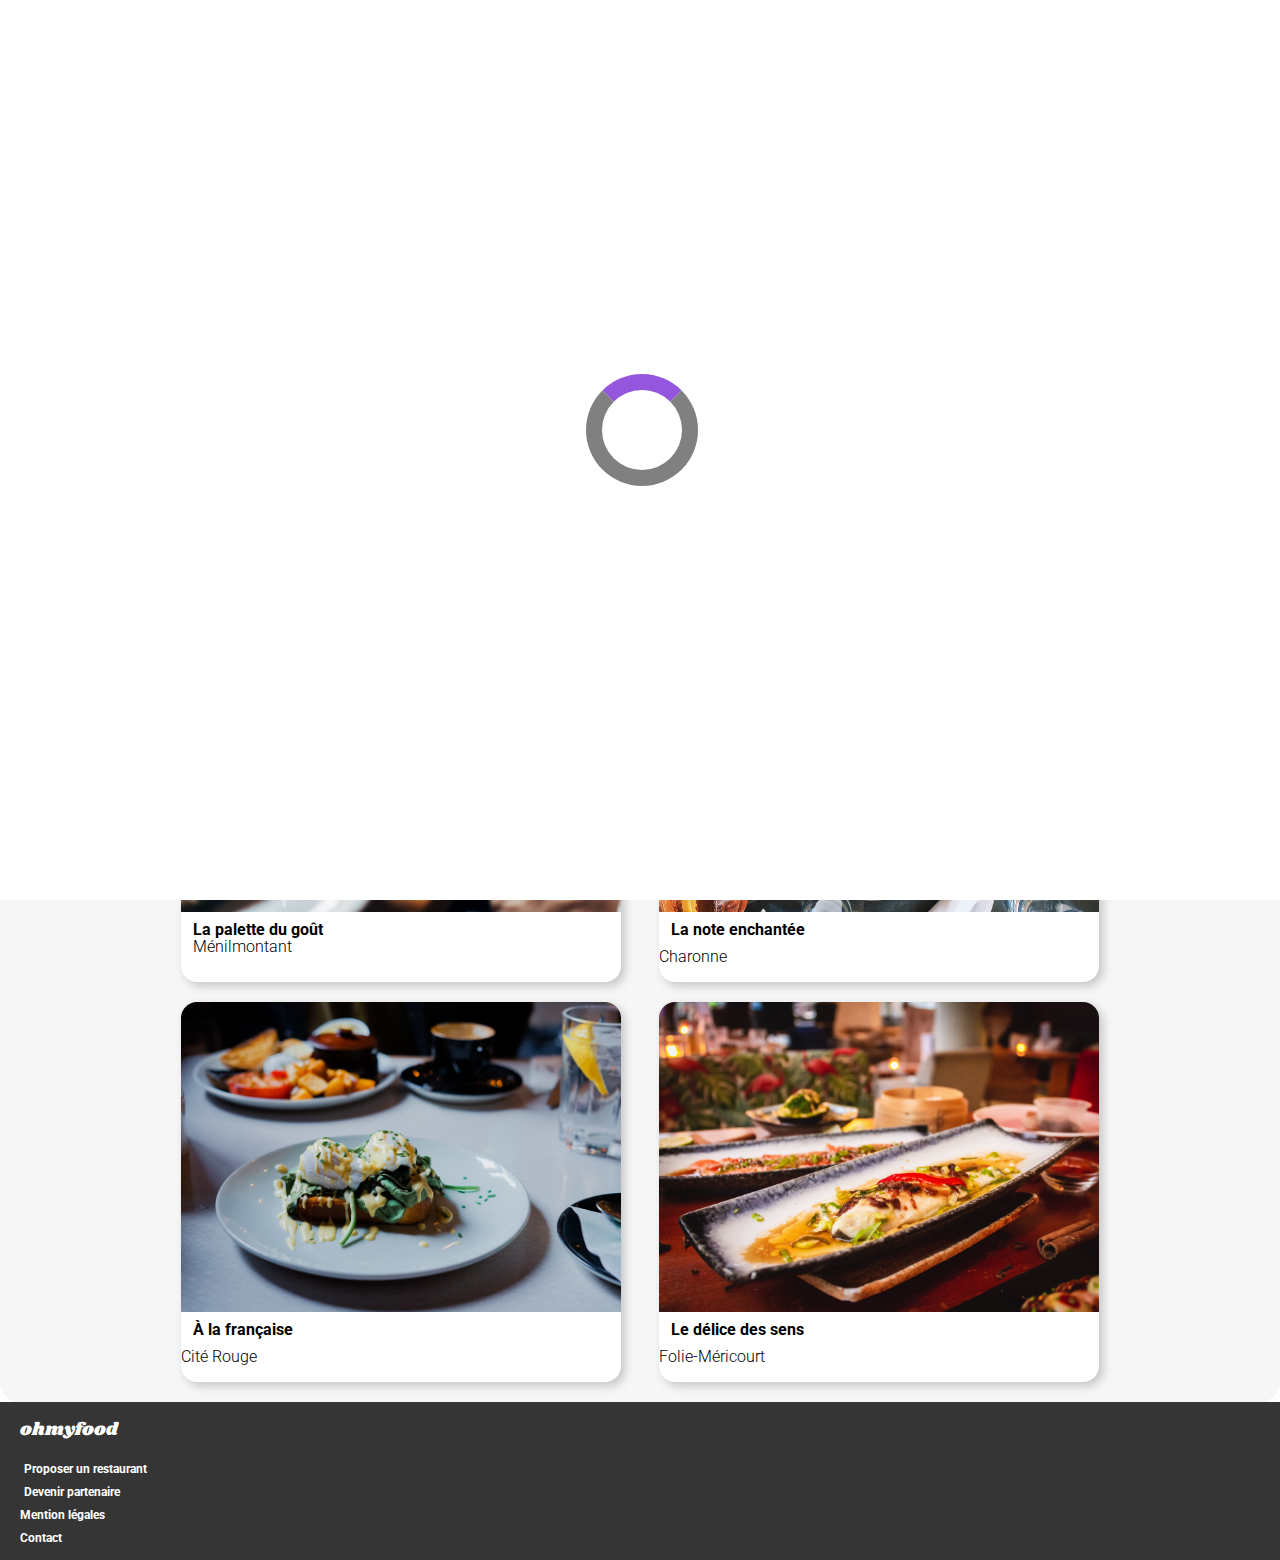
==== commit 0f817466: "patch index style margin" ====
--- a/index.html
+++ b/index.html
@@ -75,17 +75,17 @@
                         <img class="indeximg" src="assets/img/restaurants/stil-u2Lp8tXIcjw-unsplash.jpg" alt="#">
                         <span class="btn_nouveau bold">Nouveau</span>
                         <span class="margin_clic bold">La note enchantée<i class="far fa-heart coeur animationcoeur"></i></span>
-                        <span id="margin_soustext">Charonne</span>
+                        <span id="margin_soustext2">Charonne</span>
                     </div></a>
                     <a href="menu_a_la_française.html"><div class="clicrestaurants">
                         <img class="indeximg" src="assets/img/restaurants/toa-heftiba-DQKerTsQwi0-unsplash.jpg" alt="#">
                         <span class="margin_clic bold">À la française<i class="far fa-heart coeur animationcoeur"></i></span>
-                        <span id="margin_soustext">Cité Rouge</span>
+                        <span id="margin_soustext3">Cité Rouge</span>
                     </div></a>
                     <a href="menu_le_delice_des_sens.html"><div class="clicrestaurants">
                         <img class="indeximg" src="assets/img/restaurants/louis-hansel-shotsoflouis-qNBGVyOCY8Q-unsplash.jpg" alt="#">
                         <span class="margin_clic bold">Le délice des sens<i class="far fa-heart coeur animationcoeur"></i></span>
-                        <span id="margin_soustext">Folie-Méricourt</span>
+                        <span id="margin_soustext4">Folie-Méricourt</span>
                     </div></a>
                 </div>    
             </div>
--- a/assets/css/style.css
+++ b/assets/css/style.css
@@ -308,11 +308,11 @@
 .btn_repas {
   height: fit-content;
   width: 94%;
-  margin: 10px 0 10px 0;
+  margin: 14px 0 14px 0;
   display: flex;
   border-radius: 15px;
   background-color: #ffff;
-  padding: 10px;
+  padding: 14px 10px 14px 10px;
   box-shadow: inset 0 0 0, 4px 4px 10px #c6c6c6;
   cursor: pointer;
   overflow: hidden;
@@ -408,6 +408,7 @@
   color: #ffff;
   font-family: Shrikhand;
   font-size: 18px;
+  font-weight: 100;
 }
 
 .fa-utensils {
@@ -561,11 +562,9 @@
 
 @keyframes loader {
   0% {
-    animation-timing-function: ease-in;
     opacity: 0.5;
   }
   100% {
-    animation-timing-function: ease-out;
     opacity: 0;
     height: 0px;
     width: 0px;
@@ -581,7 +580,7 @@
   position: fixed;
   left: 50%;
   top: 50%;
-  z-index: 1;
+  z-index: 1000;
   margin: -76px 0 0 -54px;
   animation-duration: 3000ms;
   animation-fill-mode: forwards;
@@ -606,24 +605,70 @@
   }
   50% {
     transform: rotate(540deg);
-    opacity: 0.75;
+    opacity: 1;
   }
   80% {
     transform: rotate(720deg);
-    opacity: 0.5;
+    opacity: 0.75;
   }
   100% {
     transform: rotate(1080deg);
     opacity: 0;
   }
 }
-.description :hover + .animationcheck {
-  transform: translateX(60px);
-}
-
 .btn_repas:hover .animationcheck {
   transform: translateX(-60px);
   margin-left: 60px;
 }
+.btn_repas:hover .fa-check-circle {
+  animation-duration: 0.5s;
+  animation-delay: 0.01s;
+  animation: check 0.5s linear;
+  animation-fill-mode: both;
+}
+
+@keyframes check {
+  0% {
+    transform: rotate(180deg);
+  }
+  100% {
+    transform: rotate(360deg);
+  }
+}
+.delay_1 {
+  animation-delay: 0s;
+  animation-name: delay;
+  animation-iteration-count: 1;
+  animation-fill-mode: both;
+  animation-timing-function: ease-in-out;
+  animation-duration: 1s;
+}
+
+.delay_2 {
+  animation-delay: 0.5s;
+  animation-name: delay;
+  animation-iteration-count: 1;
+  animation-fill-mode: both;
+  animation-timing-function: ease-in-out;
+  animation-duration: 1s;
+}
+
+.delay_3 {
+  animation-delay: 1s;
+  animation-name: delay;
+  animation-iteration-count: 1;
+  animation-fill-mode: both;
+  animation-timing-function: ease-in-out;
+  animation-duration: 1s;
+}
+
+@keyframes delay {
+  0% {
+    opacity: 0;
+  }
+  100% {
+    opacity: 1;
+  }
+}
 
 /*# sourceMappingURL=style.css.map */
